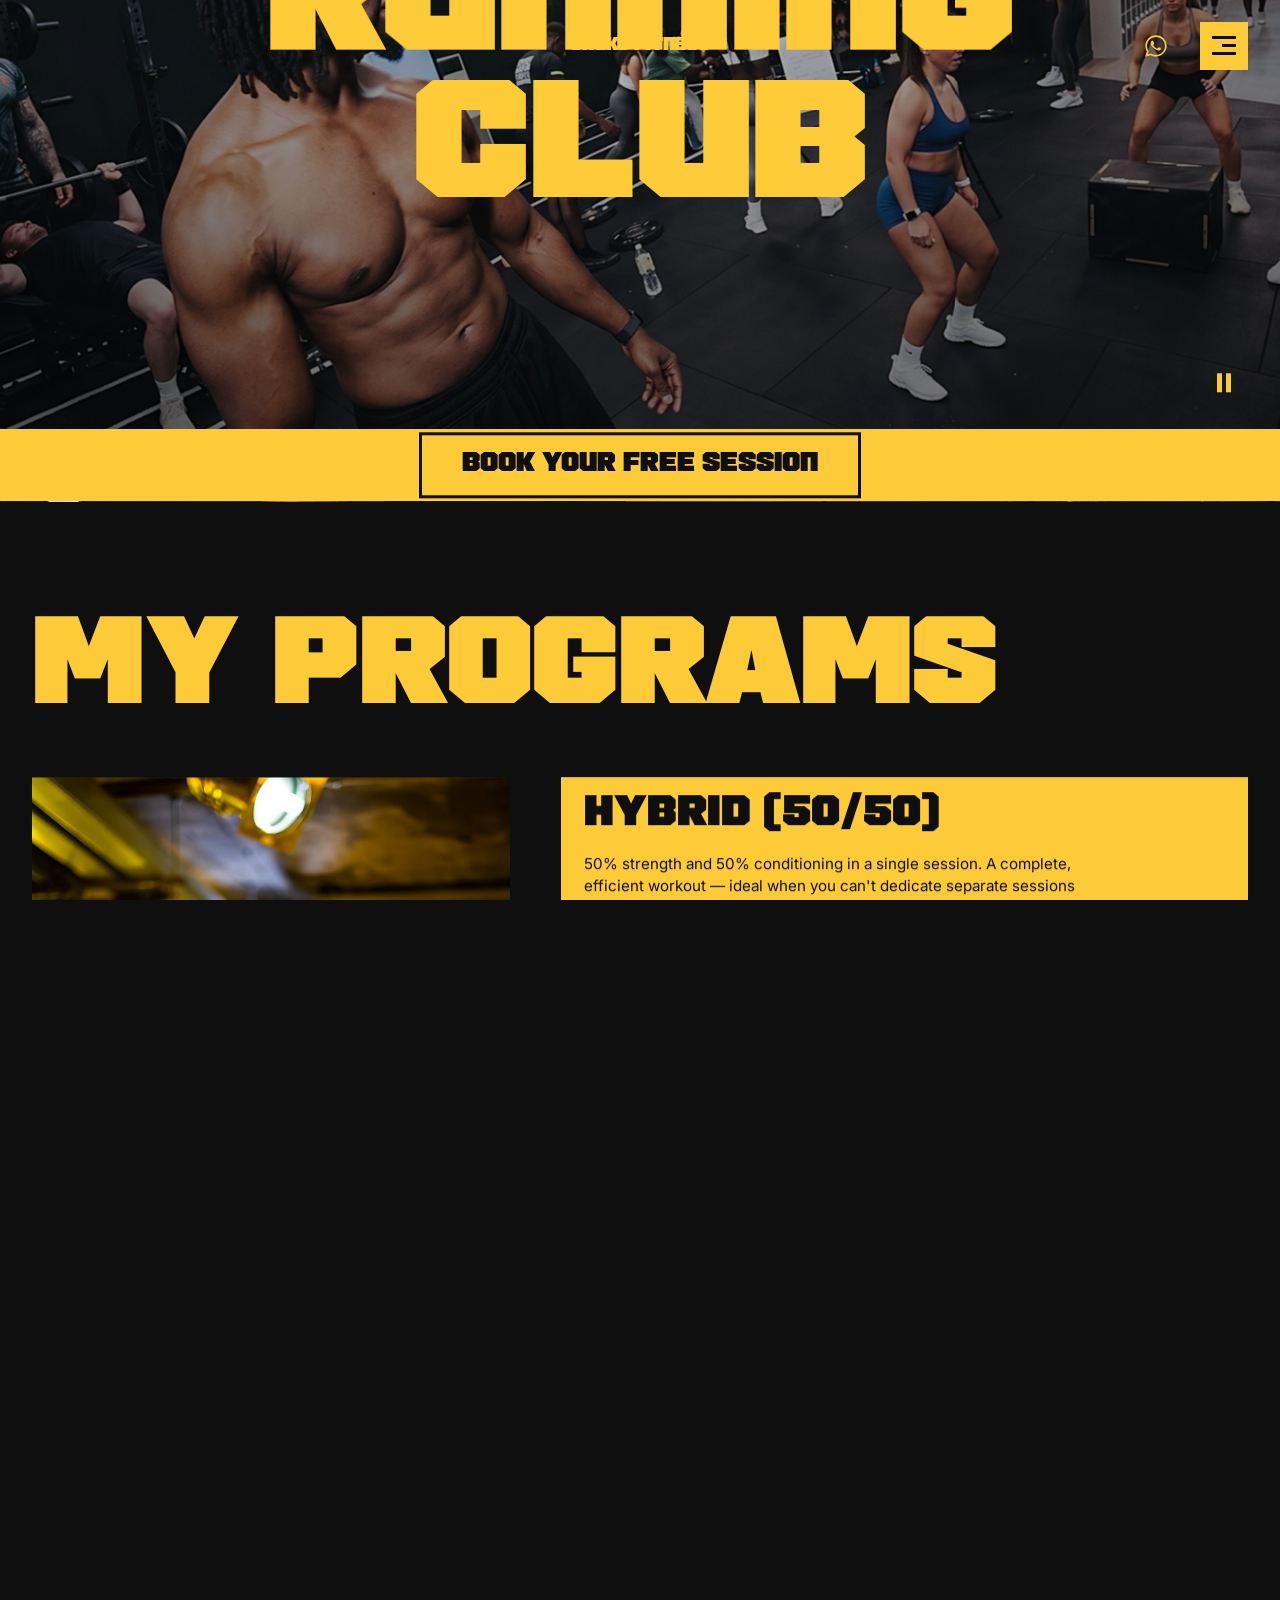
==== index.html @ 02df944b "Chuks Fitness — coach-led training site (rebuild of lahuella.club aesthetic) Single-page site + book" ====
<!DOCTYPE html>
<html lang="en" class="no-js">
<head>
  <meta charset="UTF-8" />
  <meta name="viewport" content="width=device-width, initial-scale=1.0" />
  <title>Chuks Fitness — Coaching that adapts to you</title>
  <meta name="description" content="Chuks Fitness — coach-led training, online and in person. Personalised programs, real accountability and sessions built around your goals." />
  <link rel="icon" type="image/svg+xml" href="assets/favicon.svg" />
  <meta name="theme-color" content="#0f0f0f" />
  <meta property="og:title" content="Chuks Fitness — Coaching that adapts to you" />
  <meta property="og:description" content="Coach-led training, online and in person. Programs built around your goals." />
  <meta property="og:type" content="website" />

  <!-- Inter (body) -->
  <link rel="preconnect" href="https://fonts.googleapis.com" />
  <link rel="preconnect" href="https://fonts.gstatic.com" crossorigin />
  <link href="https://fonts.googleapis.com/css2?family=Inter:wght@400;500;600;700&display=swap" rel="stylesheet" />

  <link rel="stylesheet" href="vendor/swiper/swiper-bundle.min.css" />
  <link rel="stylesheet" href="vendor/lightgallery/lightgallery-bundle.css" />
  <link rel="stylesheet" href="css/styles.css" />
  <script>document.documentElement.classList.remove('no-js');</script>
</head>
<body>

  <!-- ============== PRELOADER ============== -->
  <div id="preloader" aria-hidden="true">
    <div class="pl-word"><span>CHUKS&nbsp;FITNESS</span></div>
    <div class="pl-count">00</div>
    <div class="pl-bar"></div>
  </div>

  <!-- ============== HEADER ============== -->
  <header class="site-header">
    <nav class="hd-group hd-left"></nav>
    <a href="#top" class="hd-logo">Chuks Fitness</a>
    <nav class="hd-group hd-right">
      <a href="https://wa.me/447000000000" class="hd-wa" aria-label="Chat on WhatsApp" target="_blank" rel="noopener">
        <svg viewBox="0 0 32 32" width="22" height="22" fill="currentColor" aria-hidden="true"><path d="M16 .4C7.4.4.5 7.3.5 15.9c0 2.8.7 5.5 2.1 7.9L.3 31.6l8-2.1c2.3 1.3 4.9 1.9 7.6 1.9 8.6 0 15.6-7 15.6-15.6S24.6.4 16 .4zm0 28.5c-2.4 0-4.7-.6-6.7-1.8l-.5-.3-4.8 1.3 1.3-4.6-.3-.5a12.7 12.7 0 0 1-2-6.8C2.9 8.7 8.8 2.9 16 2.9S29.1 8.7 29.1 15.9 23.2 28.9 16 28.9zm7.2-9.7c-.4-.2-2.3-1.1-2.7-1.3-.4-.1-.6-.2-.9.2-.3.4-1 1.3-1.2 1.5-.2.2-.4.3-.8.1-.4-.2-1.7-.6-3.2-2-1.2-1.1-2-2.4-2.2-2.8-.2-.4 0-.6.2-.8l.6-.7c.2-.3.3-.4.4-.7.1-.2 0-.5 0-.7-.1-.2-.9-2.1-1.2-2.9-.3-.7-.6-.6-.9-.7h-.7c-.2 0-.6.1-1 .5s-1.3 1.3-1.3 3.1 1.3 3.6 1.5 3.9c.2.2 2.6 4 6.3 5.6.9.4 1.6.6 2.1.8.9.3 1.7.2 2.3.1.7-.1 2.3-.9 2.6-1.9.3-.9.3-1.7.2-1.8-.1-.2-.3-.3-.7-.4z"/></svg>
      </a>
      <button class="menu-toggle" aria-label="Open menu">
        <span></span><span></span><span></span>
      </button>
    </nav>
  </header>

  <!-- ============== MENU OVERLAY ============== -->
  <div class="menu-overlay" aria-hidden="true">
    <nav>
      <a href="#programs" data-menu-link>Programs</a>
      <a href="booking.html" data-menu-link>Book a session</a>
      <a href="contact.html" data-menu-link>Contact</a>
    </nav>
    <div class="menu-foot">
      <span>Online &amp; in&#8209;person · London</span>
      <span>
        <a href="https://www.instagram.com/chuks_coach1/" class="hover-effect" target="_blank" rel="noopener">Instagram</a> &nbsp;·&nbsp;
        <a href="https://www.tiktok.com/@chukspt0" class="hover-effect" target="_blank" rel="noopener">TikTok</a>
      </span>
    </div>
  </div>

  <!-- ============== SMOOTH SCROLL WRAPPER ============== -->
  <div id="smooth-wrapper">
    <div id="smooth-content">
      <main id="top">

        <!-- ============== HERO ============== -->
        <section class="hero" id="hero">
          <div class="hero__media" data-speed="0.9">
            <img src="assets/img/hero.jpg" alt="Athlete in the gym" />
          </div>

          <h1 class="hero-title">
            <span class="ht-line ht-top"><span>Chuks</span></span>
            <span class="ht-line ht-rotwrap"><span class="ht-rotator">
              <span class="ht-words">
                <span class="ht-word">Running</span>
                <span class="ht-word">Strength</span>
                <span class="ht-word">Hybrid</span>
                <span class="ht-word">Hyrox</span>
                <span class="ht-word">Fitness</span>
                <span class="ht-word" aria-hidden="true">Running</span>
              </span>
            </span></span>
            <span class="ht-line ht-bot"><span>Club</span></span>
            <span class="sr-only">Chuks fitness club — strength, running, hybrid and hyrox coaching</span>
          </h1>

          <button class="hero-pause" aria-label="Pause background motion" aria-pressed="false">
            <span class="pause-ic"></span>
          </button>

          <div class="hero-band">
            <a href="booking.html" class="hero-cta">Book your free session</a>
          </div>
        </section>

        <!-- ============== PROGRAMS ============== -->
        <section class="programs section-pad" id="programs">
          <div class="container">
            <h2 class="h-sec" data-split>My programs</h2>

            <div class="programs__grid">
              <!-- LEFT: image that swaps with the active program -->
              <div class="programs__media" data-reveal>
                <div class="pm-stack">
                  <img class="pm-img is-active" data-prog="0" src="assets/programs/hybrid.jpg" alt="Hybrid training" />
                  <img class="pm-img" data-prog="1" src="assets/programs/strength.jpg" alt="Strength training" />
                  <img class="pm-img" data-prog="2" src="assets/programs/conditioning.jpg" alt="Conditioning" />
                  <img class="pm-img" data-prog="3" src="assets/programs/strength-conditioning.jpg" alt="Strength and conditioning" />
                  <img class="pm-img" data-prog="4" src="assets/programs/hyrox.jpg" alt="HYROX preparation" />
                </div>
                <a href="booking.html" class="pm-cta">Book your free session</a>
              </div>

              <!-- RIGHT: program list -->
              <ul class="programs__list" data-reveal>
                <li class="prog-item is-active" data-prog="0">
                  <button class="prog-item__title">Hybrid (50/50)</button>
                  <div class="prog-item__body"><div>
                    <p>50% strength and 50% conditioning in a single session. A complete, efficient workout — ideal when you can't dedicate separate sessions to each, and a solid base for HYROX, running or other endurance sports.</p>
                    <div class="prog-item__thumb"><img src="assets/programs/hybrid.jpg" alt="Hybrid training" /></div>
                  </div></div>
                </li>
                <li class="prog-item" data-prog="1">
                  <button class="prog-item__title">Strength</button>
                  <div class="prog-item__body"><div>
                    <p>100% dedicated to strength work. The foundation of training and the key complement to your conditioning sessions. Built to raise your performance in HYROX, running, cycling or functional training.</p>
                    <div class="prog-item__thumb"><img src="assets/programs/strength.jpg" alt="Strength training" /></div>
                  </div></div>
                </li>
                <li class="prog-item" data-prog="2">
                  <button class="prog-item__title">Conditioning</button>
                  <div class="prog-item__body"><div>
                    <p>100% dedicated to engine work. The key complement to strength within a polarised approach. Combine them to develop your aerobic capacity and take your hybrid performance to the next level.</p>
                    <div class="prog-item__thumb"><img src="assets/programs/conditioning.jpg" alt="Conditioning" /></div>
                  </div></div>
                </li>
                <li class="prog-item" data-prog="3">
                  <button class="prog-item__title">Strength &amp; Conditioning</button>
                  <div class="prog-item__body"><div>
                    <p>A mix of gymnastics, weightlifting and metabolic work, all at high intensity. Perfect if you want total performance, explosive strength and a constant stream of new challenges.</p>
                    <div class="prog-item__thumb"><img src="assets/programs/strength-conditioning.jpg" alt="Strength and conditioning" /></div>
                  </div></div>
                </li>
                <li class="prog-item" data-prog="4">
                  <button class="prog-item__title">HYROX</button>
                  <div class="prog-item__body"><div>
                    <p>The class that prepares you to race HYROX — or simply perform like you could. Strength, cardio and functional work in longer blocks. Built for real endurance and a body ready for anything.</p>
                    <div class="prog-item__thumb"><img src="assets/programs/hyrox.jpg" alt="HYROX preparation" /></div>
                  </div></div>
                </li>
              </ul>
            </div>
          </div>
        </section>

        <!-- ============== WAYS TO TRAIN ============== -->
        <section class="ways section-pad" id="ways">
          <div class="container">
            <h2 class="h-sec" data-split>Ways to train</h2>
            <p class="ways__sub">One coach. Every format.</p>
          </div>

          <div class="marquee" data-marquee>
            <div class="marquee__track">
              <span class="marquee__item">Online coaching <span class="sep">/</span></span>
              <span class="marquee__item">1:1 in&#8209;person <span class="sep">/</span></span>
              <span class="marquee__item">Small group <span class="sep">/</span></span>
              <span class="marquee__item">Hybrid <span class="sep">/</span></span>
            </div>
          </div>

          <div class="container">
            <div class="swiper ways-swiper">
              <div class="swiper-wrapper">
                <div class="swiper-slide">
                  <div class="way-card">
                    <img src="assets/programs/p3.jpg" alt="Online coaching" />
                    <div class="way-card__body">
                      <h3>Online coaching</h3>
                      <p>A personalised program in your pocket, weekly check-ins and video feedback. Train on your schedule with a coach in your corner.</p>
                    </div>
                  </div>
                </div>
                <div class="swiper-slide">
                  <div class="way-card">
                    <img src="assets/programs/p2.jpg" alt="1:1 in-person coaching" />
                    <div class="way-card__body">
                      <h3>1:1 in&#8209;person</h3>
                      <p>Hands-on coaching at the London studio. Every session planned, every lift corrected, every rep accountable.</p>
                    </div>
                  </div>
                </div>
                <div class="swiper-slide">
                  <div class="way-card">
                    <img src="assets/programs/p4.jpg" alt="Hybrid coaching" />
                    <div class="way-card__body">
                      <h3>Hybrid</h3>
                      <p>In-person when you can, online programming when you can't. One plan, total consistency — no excuses, no gaps.</p>
                    </div>
                  </div>
                </div>
                <div class="swiper-slide">
                  <div class="way-card">
                    <img src="assets/programs/p1.jpg" alt="Small group training" />
                    <div class="way-card__body">
                      <h3>Small group</h3>
                      <p>Train with a tight crew that lifts you up. Coached sessions, shared standards and a community that shows up.</p>
                    </div>
                  </div>
                </div>
              </div>
            </div>
          </div>
        </section>

        <!-- ============== FEATURE ============== -->
        <section class="feature section-pad" id="about">
          <div class="container">
            <h2 class="h-sec text-brand" data-split>This is Chuks Fitness</h2>
            <div class="feature__grid">
              <div class="feature__media"><img src="assets/img/coach.jpg" alt="Coach working with a client" data-speed="1.08" /></div>
              <div class="feature__text" data-reveal>
                <h3>Personalised coaching</h3>
                <p>Programs built around you. Everyone has their own level and goals — and I get to know yours. I tailor every session to what you need, so you always feel comfortable and keep progressing at your own pace.</p>
                <div class="feature__stats">
                  <div><div class="num">8+</div><div class="lbl">Years coaching</div></div>
                  <div><div class="num">500+</div><div class="lbl">People coached</div></div>
                  <div><div class="num">1:1</div><div class="lbl">Attention, always</div></div>
                </div>
              </div>
            </div>
          </div>
        </section>

        <!-- ============== INSIDE THE TRAINING (culture-style layout) ============== -->
        <section class="inside section-pad" id="inside">
          <div class="container">
            <h2 class="h-sec" data-split>Inside the training</h2>
            <div class="inside-grid" id="lightgallery">
              <p class="inside-statement">This is what real training looks like — coaching that knows you, a room that pushes you, and people who show up. Honest work, no ego, real progress.</p>
              <a class="inside-img i-a" href="assets/gallery/inside1.jpg" data-speed="1.05"><img src="assets/gallery/inside1.jpg" alt="Inside the training" /></a>
              <a class="inside-img i-b" href="assets/gallery/inside2.jpg" data-speed="1.13"><img src="assets/gallery/inside2.jpg" alt="Inside the training" /></a>
              <a class="inside-img i-c" href="assets/gallery/inside3.jpg" data-speed="0.9"><img src="assets/gallery/inside3.jpg" alt="Inside the training" /></a>
              <a class="inside-img i-d" href="assets/gallery/inside4.jpg" data-speed="0.98"><img src="assets/gallery/inside4.jpg" alt="Inside the training" /></a>
              <a href="booking.html" class="inside-cta">Book your free session</a>
            </div>
          </div>
        </section>

        <!-- ============== MARK LINE — scroll-expand video ============== -->
        <section class="markline" id="markline">
          <div class="markline__stage">
            <div class="ml-text ml-text--top"><span>Put in</span><span>the work</span></div>
            <div class="ml-video"><video src="assets/video/mark.mp4" autoplay muted loop playsinline preload="auto"></video></div>
            <div class="ml-text ml-text--bot"><span>Own</span><span>the results</span></div>
            <a href="booking.html" class="ml-cta">Book your free session</a>
          </div>
        </section>

        <!-- ============== FAQ ============== -->
        <section class="faq section-pad" id="faq">
          <div class="container">
            <h2 class="h-sec" data-split>FAQs</h2>
            <div class="faq__list">
              <div class="faq-item">
                <button class="faq-q"><h3>Can I join if I'm not fit?</h3><span class="ic"></span></button>
                <div class="faq-a"><p>Of course. You don't train to prove anything to anyone here. I adapt every session to your level and help you start step by step.</p></div>
              </div>
              <div class="faq-item">
                <button class="faq-q"><h3>Is this for me?</h3><span class="ic"></span></button>
                <div class="faq-a"><p>Yes — if you want to train seriously in a space that respects proper coaching and planning. Your current fitness level doesn't matter: I adapt every session so you progress at your own pace, wherever you're starting from.</p></div>
              </div>
              <div class="faq-item">
                <button class="faq-q"><h3>What makes Chuks Fitness different?</h3><span class="ic"></span></button>
                <div class="faq-a"><p>I'm not a gym — I'm your coach. One-to-one and small-group training, online and in person, with a structured program designed to make you genuinely better and the accountability to keep you going.</p></div>
              </div>
              <div class="faq-item">
                <button class="faq-q"><h3>What's a session like?</h3><span class="ic"></span></button>
                <div class="faq-a"><p>A training experience that goes beyond a typical class. I guide you, correct you and actually know you. An honest, no-ego environment where everyone shows up to give their best. You don't train alone — you train with me in your corner.</p></div>
              </div>
              <div class="faq-item extra">
                <button class="faq-q"><h3>What's included in the first session?</h3><span class="ic"></span></button>
                <div class="faq-a"><p>Everything you need for the full experience: a movement assessment, personalised guidance and a clear plan for where you go next.</p></div>
              </div>
              <div class="faq-item extra">
                <button class="faq-q"><h3>Can I train if I'm injured?</h3><span class="ic"></span></button>
                <div class="faq-a"><p>Yes — as long as you let me know beforehand. I'll adapt any exercise so you keep training without making an injury worse. I won't leave you behind — I'll help you move forward smartly.</p></div>
              </div>
              <div class="faq-item extra">
                <button class="faq-q"><h3>Where are you based?</h3><span class="ic"></span></button>
                <div class="faq-a"><p>In-person coaching runs from my London studio, and online coaching is available wherever you are. Book a free intro call and I'll find the format that fits your life.</p></div>
              </div>
            </div>
            <button class="btn btn-dark faq-more" data-faq-more>Show more</button>
          </div>
        </section>

        <!-- ============== CULTURE / CTA ============== -->
        <section class="culture section-pad" id="contact">
          <div class="culture__bg" data-speed="0.9"><img src="assets/img/cta.jpg" alt="Inside the gym" /></div>
          <div class="culture__inner container">
            <h2 class="h-sec" data-split>The standard</h2>
            <p class="culture__statement" data-reveal>I believe in training well, respecting the process, and improving lives through coaching. Leaving a mark with real training, real people and <em>real progress</em>.</p>
            <p class="lead" data-reveal style="color:rgba(255,255,255,0.8);max-width:42ch;">Got a question? I'm right behind this number — text me and let's talk.</p>
            <div class="hero__row" data-reveal>
              <a href="https://wa.me/447000000000" class="btn btn-primary">Text me</a>
              <a href="booking.html" class="btn btn-ghost">Book a free call</a>
            </div>
          </div>
        </section>

      </main>

      <!-- ============== FOOTER ============== -->
      <footer class="site-footer">
        <div class="container">
          <div class="footer-grid">
            <div class="footer-col">
              <h4>Explore</h4>
              <a href="#programs" class="hover-effect">Programs</a>
              <a href="#ways" class="hover-effect">Ways to train</a>
              <a href="#inside" class="hover-effect">Inside</a>
              <a href="#faq" class="hover-effect">FAQs</a>
              <a href="contact.html" class="hover-effect">Contact</a>
            </div>
            <div class="footer-col">
              <h4>Train</h4>
              <a href="#ways" class="hover-effect">Online coaching</a>
              <a href="#ways" class="hover-effect">1:1 in-person</a>
              <a href="#ways" class="hover-effect">Hybrid</a>
              <a href="booking.html" class="hover-effect">Book a call</a>
            </div>
            <div class="footer-col">
              <h4>Social</h4>
              <a href="https://www.instagram.com/chuks_coach1/" class="hover-effect" target="_blank" rel="noopener">Instagram</a>
              <a href="https://www.tiktok.com/@chukspt0" class="hover-effect" target="_blank" rel="noopener">TikTok</a>
            </div>
          </div>
          <div class="footer-logo">Chuks</div>
          <div class="footer-bottom">
            <span>© 2026 Chuks Fitness — Online &amp; in-person coaching</span>
            <span>Made with <span class="text-brand">♥</span> for the work</span>
          </div>
        </div>
      </footer>

    </div><!-- /#smooth-content -->
  </div><!-- /#smooth-wrapper -->

  <!-- ============== SCRIPTS ============== -->
  <script src="vendor/gsap/gsap.min.js"></script>
  <script src="vendor/gsap/ScrollTrigger.min.js"></script>
  <script src="vendor/gsap/ScrollSmoother.min.js"></script>
  <script src="vendor/gsap/SplitText.min.js"></script>
  <script src="vendor/swiper/swiper-bundle.min.js"></script>
  <script src="vendor/lightgallery/lightgallery.umd.js"></script>
  <script src="vendor/lightgallery/plugins/lg-zoom.umd.js"></script>
  <script src="vendor/lightgallery/plugins/lg-thumbnail.umd.js"></script>
  <script src="js/main.js"></script>
</body>
</html>
---- vendor/lightgallery/lightgallery-bundle.css ----
@font-face {
  font-family: 'lg';
  src: url("../fonts/lg.woff2?io9a6k") format("woff2"), url("../fonts/lg.ttf?io9a6k") format("truetype"), url("../fonts/lg.woff?io9a6k") format("woff"), url("../fonts/lg.svg?io9a6k#lg") format("svg");
  font-weight: normal;
  font-style: normal;
  font-display: block;
}

.lg-icon {
  /* use !important to prevent issues with browser extensions that change fonts */
  font-family: 'lg' !important;
  speak: never;
  font-style: normal;
  font-weight: normal;
  font-variant: normal;
  text-transform: none;
  line-height: 1;
  /* Better Font Rendering =========== */
  -webkit-font-smoothing: antialiased;
  -moz-osx-font-smoothing: grayscale;
}

.lg-container {
  font-family: system-ui, -apple-system, 'Segoe UI', Roboto, 'Helvetica Neue', Arial, 'Noto Sans', 'Liberation Sans', sans-serif, 'Apple Color Emoji', 'Segoe UI Emoji', 'Segoe UI Symbol', 'Noto Color Emoji';
}

.lg-next,
.lg-prev {
  background-color: rgba(0, 0, 0, 0.45);
  border-radius: 2px;
  color: #999;
  cursor: pointer;
  display: block;
  font-size: 22px;
  margin-top: -10px;
  padding: 8px 10px 9px;
  position: absolute;
  top: 50%;
  z-index: 1084;
  outline: none;
  border: none;
}

.lg-next.disabled,
.lg-prev.disabled {
  opacity: 0 !important;
  cursor: default;
}

.lg-next:hover:not(.disabled),
.lg-prev:hover:not(.disabled) {
  color: #fff;
}

.lg-single-item .lg-next, .lg-single-item
.lg-prev {
  display: none;
}

.lg-next {
  right: 20px;
}

.lg-next:before {
  content: '\e095';
}

.lg-prev {
  left: 20px;
}

.lg-prev:after {
  content: '\e094';
}

@-webkit-keyframes lg-right-end {
  0% {
    left: 0;
  }
  50% {
    left: -30px;
  }
  100% {
    left: 0;
  }
}

@-moz-keyframes lg-right-end {
  0% {
    left: 0;
  }
  50% {
    left: -30px;
  }
  100% {
    left: 0;
  }
}

@-ms-keyframes lg-right-end {
  0% {
    left: 0;
  }
  50% {
    left: -30px;
  }
  100% {
    left: 0;
  }
}

@keyframes lg-right-end {
  0% {
    left: 0;
  }
  50% {
    left: -30px;
  }
  100% {
    left: 0;
  }
}

@-webkit-keyframes lg-left-end {
  0% {
    left: 0;
  }
  50% {
    left: 30px;
  }
  100% {
    left: 0;
  }
}

@-moz-keyframes lg-left-end {
  0% {
    left: 0;
  }
  50% {
    left: 30px;
  }
  100% {
    left: 0;
  }
}

@-ms-keyframes lg-left-end {
  0% {
    left: 0;
  }
  50% {
    left: 30px;
  }
  100% {
    left: 0;
  }
}

@keyframes lg-left-end {
  0% {
    left: 0;
  }
  50% {
    left: 30px;
  }
  100% {
    left: 0;
  }
}

.lg-outer.lg-right-end .lg-object {
  -webkit-animation: lg-right-end 0.3s;
  -o-animation: lg-right-end 0.3s;
  animation: lg-right-end 0.3s;
  position: relative;
}

.lg-outer.lg-left-end .lg-object {
  -webkit-animation: lg-left-end 0.3s;
  -o-animation: lg-left-end 0.3s;
  animation: lg-left-end 0.3s;
  position: relative;
}

.lg-toolbar {
  z-index: 1082;
  left: 0;
  position: absolute;
  top: 0;
  width: 100%;
}

.lg-media-overlap .lg-toolbar {
  background-image: linear-gradient(0deg, rgba(0, 0, 0, 0), rgba(0, 0, 0, 0.4));
}

.lg-toolbar .lg-icon {
  color: #999;
  cursor: pointer;
  float: right;
  font-size: 24px;
  height: 47px;
  line-height: 27px;
  padding: 10px 0;
  text-align: center;
  width: 50px;
  text-decoration: none !important;
  outline: medium none;
  will-change: color;
  -webkit-transition: color 0.2s linear;
  -o-transition: color 0.2s linear;
  transition: color 0.2s linear;
  background: none;
  border: none;
  box-shadow: none;
}

.lg-toolbar .lg-icon.lg-icon-18 {
  font-size: 18px;
}

.lg-toolbar .lg-icon:hover {
  color: #fff;
}

.lg-toolbar .lg-close:after {
  content: '\e070';
}

.lg-toolbar .lg-maximize {
  font-size: 22px;
}

.lg-toolbar .lg-maximize:after {
  content: '\e90a';
}

.lg-toolbar .lg-download:after {
  content: '\e0f2';
}

.lg-sub-html {
  color: #eee;
  font-size: 16px;
  padding: 10px 40px;
  text-align: center;
  z-index: 1080;
  opacity: 0;
  -webkit-transition: opacity 0.2s ease-out 0s;
  -o-transition: opacity 0.2s ease-out 0s;
  transition: opacity 0.2s ease-out 0s;
}

.lg-sub-html h4 {
  margin: 0;
  font-size: 13px;
  font-weight: bold;
}

.lg-sub-html p {
  font-size: 12px;
  margin: 5px 0 0;
}

.lg-sub-html a {
  color: inherit;
}

.lg-sub-html a:hover {
  text-decoration: underline;
}

.lg-media-overlap .lg-sub-html {
  background-image: linear-gradient(180deg, rgba(0, 0, 0, 0), rgba(0, 0, 0, 0.6));
}

.lg-item .lg-sub-html {
  position: absolute;
  bottom: 0;
  right: 0;
  left: 0;
}

.lg-error-msg {
  font-size: 14px;
  color: #999;
}

.lg-counter {
  color: #999;
  display: inline-block;
  font-size: 16px;
  padding-left: 20px;
  padding-top: 12px;
  height: 47px;
  vertical-align: middle;
}

.lg-closing .lg-toolbar,
.lg-closing .lg-prev,
.lg-closing .lg-next,
.lg-closing .lg-sub-html {
  opacity: 0;
  -webkit-transition: -webkit-transform 0.08 cubic-bezier(0, 0, 0.25, 1) 0s, opacity 0.08 cubic-bezier(0, 0, 0.25, 1) 0s, color 0.08 linear;
  -moz-transition: -moz-transform 0.08 cubic-bezier(0, 0, 0.25, 1) 0s, opacity 0.08 cubic-bezier(0, 0, 0.25, 1) 0s, color 0.08 linear;
  -o-transition: -o-transform 0.08 cubic-bezier(0, 0, 0.25, 1) 0s, opacity 0.08 cubic-bezier(0, 0, 0.25, 1) 0s, color 0.08 linear;
  transition: transform 0.08 cubic-bezier(0, 0, 0.25, 1) 0s, opacity 0.08 cubic-bezier(0, 0, 0.25, 1) 0s, color 0.08 linear;
}

body:not(.lg-from-hash) .lg-outer.lg-start-zoom .lg-item:not(.lg-zoomable) .lg-img-wrap,
body:not(.lg-from-hash) .lg-outer.lg-start-zoom .lg-item:not(.lg-zoomable) .lg-video-cont {
  opacity: 0;
  -moz-transform: scale3d(0.5, 0.5, 0.5);
  -o-transform: scale3d(0.5, 0.5, 0.5);
  -ms-transform: scale3d(0.5, 0.5, 0.5);
  -webkit-transform: scale3d(0.5, 0.5, 0.5);
  transform: scale3d(0.5, 0.5, 0.5);
  will-change: transform, opacity;
  -webkit-transition: -webkit-transform 250ms cubic-bezier(0, 0, 0.25, 1) 0s, opacity 250ms cubic-bezier(0, 0, 0.25, 1) !important;
  -moz-transition: -moz-transform 250ms cubic-bezier(0, 0, 0.25, 1) 0s, opacity 250ms cubic-bezier(0, 0, 0.25, 1) !important;
  -o-transition: -o-transform 250ms cubic-bezier(0, 0, 0.25, 1) 0s, opacity 250ms cubic-bezier(0, 0, 0.25, 1) !important;
  transition: transform 250ms cubic-bezier(0, 0, 0.25, 1) 0s, opacity 250ms cubic-bezier(0, 0, 0.25, 1) !important;
}

body:not(.lg-from-hash) .lg-outer.lg-start-zoom .lg-item:not(.lg-zoomable).lg-complete .lg-img-wrap,
body:not(.lg-from-hash) .lg-outer.lg-start-zoom .lg-item:not(.lg-zoomable).lg-complete .lg-video-cont {
  opacity: 1;
  -moz-transform: scale3d(1, 1, 1);
  -o-transform: scale3d(1, 1, 1);
  -ms-transform: scale3d(1, 1, 1);
  -webkit-transform: scale3d(1, 1, 1);
  transform: scale3d(1, 1, 1);
}

.lg-icon:focus-visible {
  color: #fff;
  border-radius: 3px;
  outline: 1px dashed rgba(255, 255, 255, 0.6);
}

.lg-toolbar .lg-icon:focus-visible {
  border-radius: 8px;
  outline-offset: -5px;
}

.lg-outer .lg-thumb-outer {
  background-color: #0d0a0a;
  width: 100%;
  max-height: 350px;
  overflow: hidden;
  float: left;
}

.lg-outer .lg-thumb-outer.lg-grab .lg-thumb-item {
  cursor: -webkit-grab;
  cursor: -moz-grab;
  cursor: -o-grab;
  cursor: -ms-grab;
  cursor: grab;
}

.lg-outer .lg-thumb-outer.lg-grabbing .lg-thumb-item {
  cursor: move;
  cursor: -webkit-grabbing;
  cursor: -moz-grabbing;
  cursor: -o-grabbing;
  cursor: -ms-grabbing;
  cursor: grabbing;
}

.lg-outer .lg-thumb-outer.lg-dragging .lg-thumb {
  -webkit-transition-duration: 0s !important;
  transition-duration: 0s !important;
}

.lg-outer .lg-thumb-outer.lg-rebuilding-thumbnails .lg-thumb {
  -webkit-transition-duration: 0s !important;
  transition-duration: 0s !important;
}

.lg-outer .lg-thumb-outer.lg-thumb-align-middle {
  text-align: center;
}

.lg-outer .lg-thumb-outer.lg-thumb-align-left {
  text-align: left;
}

.lg-outer .lg-thumb-outer.lg-thumb-align-right {
  text-align: right;
}

.lg-outer.lg-single-item .lg-thumb-outer {
  display: none;
}

.lg-outer .lg-thumb {
  padding: 5px 0;
  height: 100%;
  margin-bottom: -5px;
  display: inline-block;
  vertical-align: middle;
}

@media (min-width: 768px) {
  .lg-outer .lg-thumb {
    padding: 10px 0;
  }
}

.lg-outer .lg-thumb-item {
  cursor: pointer;
  float: left;
  overflow: hidden;
  height: 100%;
  border-radius: 2px;
  margin-bottom: 5px;
  will-change: border-color;
}

@media (min-width: 768px) {
  .lg-outer .lg-thumb-item {
    border-radius: 4px;
    border: 2px solid #fff;
    -webkit-transition: border-color 0.25s ease;
    -o-transition: border-color 0.25s ease;
    transition: border-color 0.25s ease;
  }
}

.lg-outer .lg-thumb-item.active, .lg-outer .lg-thumb-item:hover {
  border-color: #a90707;
}

.lg-outer .lg-thumb-item img {
  width: 100%;
  height: 100%;
  object-fit: cover;
  display: block;
}

.lg-outer.lg-can-toggle .lg-item {
  padding-bottom: 0;
}

.lg-outer .lg-toggle-thumb:after {
  content: '\e1ff';
}

.lg-outer.lg-animate-thumb .lg-thumb {
  -webkit-transition-timing-function: cubic-bezier(0.215, 0.61, 0.355, 1);
  transition-timing-function: cubic-bezier(0.215, 0.61, 0.355, 1);
}

.lg-outer .lg-video-cont {
  text-align: center;
  display: inline-block;
  vertical-align: middle;
  position: relative;
}

.lg-outer .lg-video-cont .lg-object {
  width: 100% !important;
  height: 100% !important;
}

.lg-outer .lg-has-iframe .lg-video-cont {
  -webkit-overflow-scrolling: touch;
  overflow: auto;
}

.lg-outer .lg-video-object {
  position: absolute;
  left: 0;
  right: 0;
  width: 100%;
  height: 100%;
  top: 0;
  bottom: 0;
  z-index: 3;
}

.lg-outer .lg-video-poster {
  z-index: 1;
}

.lg-outer .lg-has-video .lg-video-object {
  opacity: 0;
  will-change: opacity;
  -webkit-transition: opacity 0.3s ease-in;
  -o-transition: opacity 0.3s ease-in;
  transition: opacity 0.3s ease-in;
}

.lg-outer .lg-has-video.lg-video-loaded .lg-video-poster,
.lg-outer .lg-has-video.lg-video-loaded .lg-video-play-button {
  opacity: 0 !important;
}

.lg-outer .lg-has-video.lg-video-loaded .lg-video-object {
  opacity: 1;
}

@keyframes lg-play-stroke {
  0% {
    stroke-dasharray: 1, 200;
    stroke-dashoffset: 0;
  }
  50% {
    stroke-dasharray: 89, 200;
    stroke-dashoffset: -35px;
  }
  100% {
    stroke-dasharray: 89, 200;
    stroke-dashoffset: -124px;
  }
}

@keyframes lg-play-rotate {
  100% {
    -webkit-transform: rotate(360deg);
    transform: rotate(360deg);
  }
}

.lg-video-play-button {
  width: 18%;
  max-width: 140px;
  position: absolute;
  top: 50%;
  left: 50%;
  z-index: 2;
  cursor: pointer;
  transform: translate(-50%, -50%) scale(1);
  will-change: opacity, transform;
  -webkit-transition: -webkit-transform 0.25s cubic-bezier(0.17, 0.88, 0.32, 1.28), opacity 0.1s;
  -moz-transition: -moz-transform 0.25s cubic-bezier(0.17, 0.88, 0.32, 1.28), opacity 0.1s;
  -o-transition: -o-transform 0.25s cubic-bezier(0.17, 0.88, 0.32, 1.28), opacity 0.1s;
  transition: transform 0.25s cubic-bezier(0.17, 0.88, 0.32, 1.28), opacity 0.1s;
}

.lg-video-play-button:hover .lg-video-play-icon-bg,
.lg-video-play-button:hover .lg-video-play-icon {
  opacity: 1;
}

.lg-video-play-icon-bg {
  fill: none;
  stroke-width: 3%;
  stroke: #fcfcfc;
  opacity: 0.6;
  will-change: opacity;
  -webkit-transition: opacity 0.12s ease-in;
  -o-transition: opacity 0.12s ease-in;
  transition: opacity 0.12s ease-in;
}

.lg-video-play-icon-circle {
  position: absolute;
  top: 0;
  left: 0;
  bottom: 0;
  right: 0;
  fill: none;
  stroke-width: 3%;
  stroke: rgba(30, 30, 30, 0.9);
  stroke-opacity: 1;
  stroke-linecap: round;
  stroke-dasharray: 200;
  stroke-dashoffset: 200;
}

.lg-video-play-icon {
  position: absolute;
  width: 25%;
  max-width: 120px;
  left: 50%;
  top: 50%;
  transform: translate3d(-50%, -50%, 0);
  opacity: 0.6;
  will-change: opacity;
  -webkit-transition: opacity 0.12s ease-in;
  -o-transition: opacity 0.12s ease-in;
  transition: opacity 0.12s ease-in;
}

.lg-video-play-icon .lg-video-play-icon-inner {
  fill: #fcfcfc;
}

.lg-video-loading .lg-video-play-icon-circle {
  animation: lg-play-rotate 2s linear 0.25s infinite, lg-play-stroke 1.5s ease-in-out 0.25s infinite;
}

.lg-video-loaded .lg-video-play-button {
  opacity: 0;
  transform: translate(-50%, -50%) scale(0.7);
}

.lg-progress-bar {
  background-color: #333;
  height: 5px;
  left: 0;
  position: absolute;
  top: 0;
  width: 100%;
  z-index: 1083;
  opacity: 0;
  will-change: opacity;
  -webkit-transition: opacity 0.08s ease 0s;
  -moz-transition: opacity 0.08s ease 0s;
  -o-transition: opacity 0.08s ease 0s;
  transition: opacity 0.08s ease 0s;
}

.lg-progress-bar .lg-progress {
  background-color: #a90707;
  height: 5px;
  width: 0;
}

.lg-progress-bar.lg-start .lg-progress {
  width: 100%;
}

.lg-show-autoplay .lg-progress-bar {
  opacity: 1;
}

.lg-autoplay-button:after {
  content: '\e01d';
}

.lg-show-autoplay .lg-autoplay-button:after {
  content: '\e01a';
}

.lg-single-item .lg-autoplay-button {
  opacity: 0.75;
  pointer-events: none;
}

.lg-outer.lg-css3.lg-zoom-dragging .lg-item.lg-complete.lg-zoomable .lg-img-wrap,
.lg-outer.lg-css3.lg-zoom-dragging .lg-item.lg-complete.lg-zoomable .lg-image {
  -webkit-transition-duration: 0ms !important;
  transition-duration: 0ms !important;
}

.lg-outer.lg-use-transition-for-zoom .lg-item.lg-complete.lg-zoomable .lg-img-wrap {
  will-change: transform;
  -webkit-transition: -webkit-transform 0.5s cubic-bezier(0.12, 0.415, 0.01, 1.19) 0s;
  -moz-transition: -moz-transform 0.5s cubic-bezier(0.12, 0.415, 0.01, 1.19) 0s;
  -o-transition: -o-transform 0.5s cubic-bezier(0.12, 0.415, 0.01, 1.19) 0s;
  transition: transform 0.5s cubic-bezier(0.12, 0.415, 0.01, 1.19) 0s;
}

.lg-outer.lg-use-transition-for-zoom.lg-zoom-drag-transition .lg-item.lg-complete.lg-zoomable .lg-img-wrap {
  will-change: transform;
  -webkit-transition: -webkit-transform 0.8s cubic-bezier(0, 0, 0.25, 1) 0s;
  -moz-transition: -moz-transform 0.8s cubic-bezier(0, 0, 0.25, 1) 0s;
  -o-transition: -o-transform 0.8s cubic-bezier(0, 0, 0.25, 1) 0s;
  transition: transform 0.8s cubic-bezier(0, 0, 0.25, 1) 0s;
}

.lg-outer .lg-item.lg-complete.lg-zoomable .lg-img-wrap {
  -webkit-transform: translate3d(0, 0, 0);
  transform: translate3d(0, 0, 0);
  -webkit-backface-visibility: hidden;
  -moz-backface-visibility: hidden;
  backface-visibility: hidden;
}

.lg-outer .lg-item.lg-complete.lg-zoomable .lg-image,
.lg-outer .lg-item.lg-complete.lg-zoomable .lg-dummy-img {
  -webkit-transform: scale3d(1, 1, 1);
  transform: scale3d(1, 1, 1);
  -webkit-transition: -webkit-transform 0.5s cubic-bezier(0.12, 0.415, 0.01, 1.19) 0s, opacity 0.15s !important;
  -moz-transition: -moz-transform 0.5s cubic-bezier(0.12, 0.415, 0.01, 1.19) 0s, opacity 0.15s !important;
  -o-transition: -o-transform 0.5s cubic-bezier(0.12, 0.415, 0.01, 1.19) 0s, opacity 0.15s !important;
  transition: transform 0.5s cubic-bezier(0.12, 0.415, 0.01, 1.19) 0s, opacity 0.15s !important;
  -webkit-backface-visibility: hidden;
  -moz-backface-visibility: hidden;
  backface-visibility: hidden;
}

.lg-outer .lg-item.lg-complete.lg-zoomable .lg-image.no-transition,
.lg-outer .lg-item.lg-complete.lg-zoomable .lg-dummy-img.no-transition {
  transition: none !important;
}

.lg-outer .lg-item.lg-complete.lg-zoomable .lg-image.reset-transition,
.lg-outer .lg-item.lg-complete.lg-zoomable .lg-dummy-img.reset-transition {
  transform: scale3d(1, 1, 1) translate3d(-50%, -50%, 0px) !important;
  max-width: none !important;
  max-height: none !important;
  top: 50% !important;
  left: 50% !important;
}

.lg-outer .lg-item.lg-complete.lg-zoomable .lg-image.reset-transition-x,
.lg-outer .lg-item.lg-complete.lg-zoomable .lg-dummy-img.reset-transition-x {
  transform: scale3d(1, 1, 1) translate3d(-50%, 0, 0px) !important;
  top: 0 !important;
  left: 50% !important;
  max-width: none !important;
  max-height: none !important;
}

.lg-outer .lg-item.lg-complete.lg-zoomable .lg-image.reset-transition-y,
.lg-outer .lg-item.lg-complete.lg-zoomable .lg-dummy-img.reset-transition-y {
  transform: scale3d(1, 1, 1) translate3d(0, -50%, 0px) !important;
  top: 50% !important;
  left: 0% !important;
  max-width: none !important;
  max-height: none !important;
}

.lg-icon.lg-zoom-in:after {
  content: '\e311';
}

.lg-actual-size .lg-icon.lg-zoom-in {
  opacity: 0.5;
  pointer-events: none;
}

.lg-icon.lg-actual-size {
  font-size: 20px;
}

.lg-icon.lg-actual-size:after {
  content: '\e033';
}

.lg-icon.lg-zoom-out {
  opacity: 0.5;
  pointer-events: none;
}

.lg-icon.lg-zoom-out:after {
  content: '\e312';
}

.lg-zoomed .lg-icon.lg-zoom-out {
  opacity: 1;
  pointer-events: auto;
}

.lg-outer[data-lg-slide-type='video'] .lg-zoom-in,
.lg-outer[data-lg-slide-type='video'] .lg-actual-size,
.lg-outer[data-lg-slide-type='video'] .lg-zoom-out, .lg-outer[data-lg-slide-type='iframe'] .lg-zoom-in,
.lg-outer[data-lg-slide-type='iframe'] .lg-actual-size,
.lg-outer[data-lg-slide-type='iframe'] .lg-zoom-out, .lg-outer.lg-first-slide-loading .lg-zoom-in,
.lg-outer.lg-first-slide-loading .lg-actual-size,
.lg-outer.lg-first-slide-loading .lg-zoom-out {
  opacity: 0.75;
  pointer-events: none;
}

.lg-outer .lg-pager-outer {
  text-align: center;
  z-index: 1080;
  height: 10px;
  margin-bottom: 10px;
}

.lg-outer .lg-pager-outer.lg-pager-hover .lg-pager-cont {
  overflow: visible;
}

.lg-outer.lg-single-item .lg-pager-outer {
  display: none;
}

.lg-outer .lg-pager-cont {
  cursor: pointer;
  display: inline-block;
  overflow: hidden;
  position: relative;
  vertical-align: top;
  margin: 0 5px;
}

.lg-outer .lg-pager-cont:hover .lg-pager-thumb-cont {
  opacity: 1;
  -webkit-transform: translate3d(0, 0, 0);
  transform: translate3d(0, 0, 0);
}

.lg-outer .lg-pager-cont.lg-pager-active .lg-pager {
  box-shadow: 0 0 0 2px white inset;
}

.lg-outer .lg-pager-thumb-cont {
  background-color: #fff;
  color: #fff;
  bottom: 100%;
  height: 83px;
  left: 0;
  margin-bottom: 20px;
  margin-left: -60px;
  opacity: 0;
  padding: 5px;
  position: absolute;
  width: 120px;
  border-radius: 3px;
  will-change: transform, opacity;
  -webkit-transition: opacity 0.15s ease 0s, -webkit-transform 0.15s ease 0s;
  -moz-transition: opacity 0.15s ease 0s, -moz-transform 0.15s ease 0s;
  -o-transition: opacity 0.15s ease 0s, -o-transform 0.15s ease 0s;
  transition: opacity 0.15s ease 0s, transform 0.15s ease 0s;
  -webkit-transform: translate3d(0, 5px, 0);
  transform: translate3d(0, 5px, 0);
}

.lg-outer .lg-pager-thumb-cont img {
  width: 100%;
  height: 100%;
}

.lg-outer .lg-pager {
  background-color: rgba(255, 255, 255, 0.5);
  border-radius: 50%;
  box-shadow: 0 0 0 8px rgba(255, 255, 255, 0.7) inset;
  display: block;
  height: 12px;
  -webkit-transition: box-shadow 0.3s ease 0s;
  -o-transition: box-shadow 0.3s ease 0s;
  transition: box-shadow 0.3s ease 0s;
  width: 12px;
}

.lg-outer .lg-pager:hover, .lg-outer .lg-pager:focus {
  box-shadow: 0 0 0 8px white inset;
}

.lg-outer .lg-caret {
  border-left: 10px solid transparent;
  border-right: 10px solid transparent;
  border-top: 10px dashed;
  bottom: -10px;
  display: inline-block;
  height: 0;
  left: 50%;
  margin-left: -5px;
  position: absolute;
  vertical-align: middle;
  width: 0;
}

.lg-fullscreen:after {
  content: "\e20c";
}

.lg-fullscreen-on .lg-fullscreen:after {
  content: "\e20d";
}

.lg-outer .lg-dropdown-overlay {
  background-color: rgba(0, 0, 0, 0.25);
  bottom: 0;
  cursor: default;
  left: 0;
  position: absolute;
  right: 0;
  top: 0;
  z-index: 1081;
  opacity: 0;
  visibility: hidden;
  will-change: visibility, opacity;
  -webkit-transition: visibility 0s linear 0.18s, opacity 0.18s linear 0s;
  -o-transition: visibility 0s linear 0.18s, opacity 0.18s linear 0s;
  transition: visibility 0s linear 0.18s, opacity 0.18s linear 0s;
}

.lg-outer.lg-dropdown-active .lg-dropdown,
.lg-outer.lg-dropdown-active .lg-dropdown-overlay {
  -webkit-transition-delay: 0s;
  transition-delay: 0s;
  -moz-transform: translate3d(0, 0px, 0);
  -o-transform: translate3d(0, 0px, 0);
  -ms-transform: translate3d(0, 0px, 0);
  -webkit-transform: translate3d(0, 0px, 0);
  transform: translate3d(0, 0px, 0);
  opacity: 1;
  visibility: visible;
}

.lg-outer.lg-dropdown-active .lg-share {
  color: #fff;
}

.lg-outer .lg-dropdown {
  background-color: #fff;
  border-radius: 2px;
  font-size: 14px;
  list-style-type: none;
  margin: 0;
  padding: 10px 0;
  position: absolute;
  right: 0;
  text-align: left;
  top: 50px;
  opacity: 0;
  visibility: hidden;
  -moz-transform: translate3d(0, 5px, 0);
  -o-transform: translate3d(0, 5px, 0);
  -ms-transform: translate3d(0, 5px, 0);
  -webkit-transform: translate3d(0, 5px, 0);
  transform: translate3d(0, 5px, 0);
  will-change: visibility, opacity, transform;
  -webkit-transition: -webkit-transform 0.18s linear 0s, visibility 0s linear 0.5s, opacity 0.18s linear 0s;
  -moz-transition: -moz-transform 0.18s linear 0s, visibility 0s linear 0.5s, opacity 0.18s linear 0s;
  -o-transition: -o-transform 0.18s linear 0s, visibility 0s linear 0.5s, opacity 0.18s linear 0s;
  transition: transform 0.18s linear 0s, visibility 0s linear 0.5s, opacity 0.18s linear 0s;
}

.lg-outer .lg-dropdown:after {
  content: '';
  display: block;
  height: 0;
  width: 0;
  position: absolute;
  border: 8px solid transparent;
  border-bottom-color: #fff;
  right: 16px;
  top: -16px;
}

.lg-outer .lg-dropdown > li:last-child {
  margin-bottom: 0px;
}

.lg-outer .lg-dropdown > li:hover a {
  color: #333;
}

.lg-outer .lg-dropdown a {
  color: #333;
  display: block;
  white-space: pre;
  padding: 4px 12px;
  font-family: 'Open Sans', 'Helvetica Neue', Helvetica, Arial, sans-serif;
  font-size: 12px;
}

.lg-outer .lg-dropdown a:hover {
  background-color: rgba(0, 0, 0, 0.07);
}

.lg-outer .lg-dropdown .lg-dropdown-text {
  display: inline-block;
  line-height: 1;
  margin-top: -3px;
  vertical-align: middle;
}

.lg-outer .lg-dropdown .lg-icon {
  color: #333;
  display: inline-block;
  float: none;
  font-size: 20px;
  height: auto;
  line-height: 1;
  margin-right: 8px;
  padding: 0;
  vertical-align: middle;
  width: auto;
}

.lg-outer .lg-share {
  position: relative;
}

.lg-outer .lg-share:after {
  content: '\e80d';
}

.lg-outer .lg-share-facebook .lg-icon {
  color: #3b5998;
}

.lg-outer .lg-share-facebook .lg-icon:after {
  content: '\e904';
}

.lg-outer .lg-share-twitter .lg-icon {
  color: #00aced;
}

.lg-outer .lg-share-twitter .lg-icon:after {
  content: '\e907';
}

.lg-outer .lg-share-pinterest .lg-icon {
  color: #cb2027;
}

.lg-outer .lg-share-pinterest .lg-icon:after {
  content: '\e906';
}

.lg-comment-box {
  width: 420px;
  max-width: 100%;
  position: absolute;
  right: 0;
  top: 0;
  bottom: 0;
  z-index: 9999;
  background-color: #fff;
  will-change: transform;
  -moz-transform: translate3d(100%, 0, 0);
  -o-transform: translate3d(100%, 0, 0);
  -ms-transform: translate3d(100%, 0, 0);
  -webkit-transform: translate3d(100%, 0, 0);
  transform: translate3d(100%, 0, 0);
  -webkit-transition: -webkit-transform 0.4s cubic-bezier(0, 0, 0.25, 1) 0s;
  -moz-transition: -moz-transform 0.4s cubic-bezier(0, 0, 0.25, 1) 0s;
  -o-transition: -o-transform 0.4s cubic-bezier(0, 0, 0.25, 1) 0s;
  transition: transform 0.4s cubic-bezier(0, 0, 0.25, 1) 0s;
}

.lg-comment-box .lg-comment-title {
  margin: 0;
  color: #fff;
  font-size: 18px;
}

.lg-comment-box .lg-comment-header {
  background-color: #000;
  padding: 12px 20px;
  position: absolute;
  left: 0;
  right: 0;
  top: 0;
}

.lg-comment-box .lg-comment-body {
  height: 100% !important;
  padding-top: 43px !important;
  width: 100% !important;
}

.lg-comment-box .fb-comments {
  height: 100%;
  width: 100%;
  background: url("../images/loading.gif") no-repeat scroll center center #fff;
  overflow-y: auto;
  display: inline-block;
}

.lg-comment-box .fb-comments[fb-xfbml-state='rendered'] {
  background-image: none;
}

.lg-comment-box .fb-comments > span {
  max-width: 100%;
}

.lg-comment-box .lg-comment-close {
  position: absolute;
  right: 5px;
  top: 12px;
  cursor: pointer;
  font-size: 20px;
  color: #999;
  will-change: color;
  -webkit-transition: color 0.2s linear;
  -o-transition: color 0.2s linear;
  transition: color 0.2s linear;
}

.lg-comment-box .lg-comment-close:hover {
  color: #fff;
}

.lg-comment-box .lg-comment-close:after {
  content: '\e070';
}

.lg-comment-box iframe {
  max-width: 100% !important;
  width: 100% !important;
}

.lg-comment-box #disqus_thread {
  padding: 0 20px;
}

.lg-outer .lg-comment-overlay {
  background-color: rgba(0, 0, 0, 0.25);
  bottom: 0;
  cursor: default;
  left: 0;
  position: fixed;
  right: 0;
  top: 0;
  z-index: 1081;
  opacity: 0;
  visibility: hidden;
  will-change: visibility, opacity;
  -webkit-transition: visibility 0s linear 0.18s, opacity 0.18s linear 0s;
  -o-transition: visibility 0s linear 0.18s, opacity 0.18s linear 0s;
  transition: visibility 0s linear 0.18s, opacity 0.18s linear 0s;
}

.lg-outer .lg-comment-toggle:after {
  content: '\e908';
}

.lg-outer.lg-comment-active .lg-comment-overlay {
  -webkit-transition-delay: 0s;
  transition-delay: 0s;
  -moz-transform: translate3d(0, 0px, 0);
  -o-transform: translate3d(0, 0px, 0);
  -ms-transform: translate3d(0, 0px, 0);
  -webkit-transform: translate3d(0, 0px, 0);
  transform: translate3d(0, 0px, 0);
  opacity: 1;
  visibility: visible;
}

.lg-outer.lg-comment-active .lg-comment-toggle {
  color: #fff;
}

.lg-outer.lg-comment-active .lg-comment-box {
  -moz-transform: translate3d(0, 0, 0);
  -o-transform: translate3d(0, 0, 0);
  -ms-transform: translate3d(0, 0, 0);
  -webkit-transform: translate3d(0, 0, 0);
  transform: translate3d(0, 0, 0);
}

.lg-outer .lg-img-rotate {
  position: absolute;
  left: 0;
  right: 0;
  top: 0;
  bottom: 0;
  -webkit-transition: -webkit-transform 0.4s cubic-bezier(0, 0, 0.25, 1) 0s;
  -moz-transition: -moz-transform 0.4s cubic-bezier(0, 0, 0.25, 1) 0s;
  -o-transition: -o-transform 0.4s cubic-bezier(0, 0, 0.25, 1) 0s;
  transition: transform 0.4s cubic-bezier(0, 0, 0.25, 1) 0s;
}

.lg-outer[data-lg-slide-type='video'] .lg-rotate-left,
.lg-outer[data-lg-slide-type='video'] .lg-rotate-right,
.lg-outer[data-lg-slide-type='video'] .lg-flip-ver,
.lg-outer[data-lg-slide-type='video'] .lg-flip-hor, .lg-outer[data-lg-slide-type='iframe'] .lg-rotate-left,
.lg-outer[data-lg-slide-type='iframe'] .lg-rotate-right,
.lg-outer[data-lg-slide-type='iframe'] .lg-flip-ver,
.lg-outer[data-lg-slide-type='iframe'] .lg-flip-hor {
  opacity: 0.75;
  pointer-events: none;
}

.lg-outer .lg-img-rotate:before {
  content: '';
  display: inline-block;
  height: 100%;
  vertical-align: middle;
}

.lg-rotate-left:after {
  content: '\e900';
}

.lg-rotate-right:after {
  content: '\e901';
}

.lg-icon.lg-flip-hor, .lg-icon.lg-flip-ver {
  font-size: 26px;
}

.lg-flip-ver:after {
  content: '\e903';
}

.lg-flip-hor:after {
  content: '\e902';
}

.lg-medium-zoom-item {
  cursor: zoom-in;
}

.lg-medium-zoom .lg-outer {
  cursor: zoom-out;
}

.lg-medium-zoom .lg-outer.lg-grab img.lg-object {
  cursor: zoom-out;
}

.lg-medium-zoom .lg-outer.lg-grabbing img.lg-object {
  cursor: zoom-out;
}

.lg-relative-caption .lg-outer .lg-sub-html {
  white-space: normal;
  bottom: auto;
  padding: 0;
  background-image: none;
}

.lg-relative-caption .lg-outer .lg-relative-caption-item {
  opacity: 0;
  padding: 16px 0;
  transition: 0.5s opacity ease;
}

.lg-relative-caption .lg-outer .lg-show-caption .lg-relative-caption-item {
  opacity: 1;
}

.lg-group:after {
  content: '';
  display: table;
  clear: both;
}

.lg-container {
  display: none;
  outline: none;
}

.lg-container.lg-show {
  display: block;
}

.lg-on {
  scroll-behavior: unset;
}

.lg-overlay-open {
  overflow: hidden;
}

.lg-toolbar,
.lg-prev,
.lg-next,
.lg-pager-outer,
.lg-hide-sub-html .lg-sub-html {
  opacity: 0;
  will-change: transform, opacity;
  -webkit-transition: -webkit-transform 0.25s cubic-bezier(0, 0, 0.25, 1) 0s, opacity 0.25s cubic-bezier(0, 0, 0.25, 1) 0s;
  -moz-transition: -moz-transform 0.25s cubic-bezier(0, 0, 0.25, 1) 0s, opacity 0.25s cubic-bezier(0, 0, 0.25, 1) 0s;
  -o-transition: -o-transform 0.25s cubic-bezier(0, 0, 0.25, 1) 0s, opacity 0.25s cubic-bezier(0, 0, 0.25, 1) 0s;
  transition: transform 0.25s cubic-bezier(0, 0, 0.25, 1) 0s, opacity 0.25s cubic-bezier(0, 0, 0.25, 1) 0s;
}

.lg-show-in .lg-toolbar,
.lg-show-in .lg-prev,
.lg-show-in .lg-next,
.lg-show-in .lg-pager-outer {
  opacity: 1;
}

.lg-show-in.lg-hide-sub-html .lg-sub-html {
  opacity: 1;
}

.lg-show-in .lg-hide-items .lg-prev {
  opacity: 0;
  -webkit-transform: translate3d(-10px, 0, 0);
  transform: translate3d(-10px, 0, 0);
}

.lg-show-in .lg-hide-items .lg-next {
  opacity: 0;
  -webkit-transform: translate3d(10px, 0, 0);
  transform: translate3d(10px, 0, 0);
}

.lg-show-in .lg-hide-items .lg-toolbar {
  opacity: 0;
  -webkit-transform: translate3d(0, -10px, 0);
  transform: translate3d(0, -10px, 0);
}

.lg-show-in .lg-hide-items.lg-hide-sub-html .lg-sub-html {
  opacity: 0;
  -webkit-transform: translate3d(0, 20px, 0);
  transform: translate3d(0, 20px, 0);
}

.lg-outer {
  width: 100%;
  height: 100%;
  position: fixed;
  top: 0;
  left: 0;
  z-index: 1050;
  text-align: left;
  opacity: 0.001;
  outline: none;
  will-change: auto;
  overflow: hidden;
  -webkit-transition: opacity 0.15s ease 0s;
  -o-transition: opacity 0.15s ease 0s;
  transition: opacity 0.15s ease 0s;
}

.lg-outer * {
  -webkit-box-sizing: border-box;
  -moz-box-sizing: border-box;
  box-sizing: border-box;
}

.lg-outer.lg-zoom-from-image {
  opacity: 1;
}

.lg-outer.lg-visible {
  opacity: 1;
}

.lg-outer.lg-css3 .lg-item:not(.lg-start-end-progress).lg-prev-slide, .lg-outer.lg-css3 .lg-item:not(.lg-start-end-progress).lg-next-slide, .lg-outer.lg-css3 .lg-item:not(.lg-start-end-progress).lg-current {
  -webkit-transition-duration: inherit !important;
  transition-duration: inherit !important;
  -webkit-transition-timing-function: inherit !important;
  transition-timing-function: inherit !important;
}

.lg-outer.lg-css3.lg-dragging .lg-item.lg-prev-slide, .lg-outer.lg-css3.lg-dragging .lg-item.lg-next-slide, .lg-outer.lg-css3.lg-dragging .lg-item.lg-current {
  -webkit-transition-duration: 0s !important;
  transition-duration: 0s !important;
  opacity: 1;
}

.lg-outer.lg-grab img.lg-object {
  cursor: -webkit-grab;
  cursor: -moz-grab;
  cursor: -o-grab;
  cursor: -ms-grab;
  cursor: grab;
}

.lg-outer.lg-grabbing img.lg-object {
  cursor: move;
  cursor: -webkit-grabbing;
  cursor: -moz-grabbing;
  cursor: -o-grabbing;
  cursor: -ms-grabbing;
  cursor: grabbing;
}

.lg-outer .lg-content {
  position: absolute;
  top: 0;
  left: 0;
  right: 0;
  bottom: 0;
}

.lg-outer .lg-inner {
  width: 100%;
  position: absolute;
  left: 0;
  top: 0;
  bottom: 0;
  -webkit-transition: opacity 0s;
  -o-transition: opacity 0s;
  transition: opacity 0s;
  white-space: nowrap;
}

.lg-outer .lg-item {
  display: none !important;
}

.lg-outer .lg-item:not(.lg-start-end-progress) {
  background: url("../images/loading.gif") no-repeat scroll center center transparent;
}

.lg-outer.lg-css3 .lg-prev-slide,
.lg-outer.lg-css3 .lg-current,
.lg-outer.lg-css3 .lg-next-slide {
  display: inline-block !important;
}

.lg-outer.lg-css .lg-current {
  display: inline-block !important;
}

.lg-outer .lg-item,
.lg-outer .lg-img-wrap {
  display: inline-block;
  text-align: center;
  position: absolute;
  width: 100%;
  height: 100%;
}

.lg-outer .lg-item:before,
.lg-outer .lg-img-wrap:before {
  content: '';
  display: inline-block;
  height: 100%;
  vertical-align: middle;
}

.lg-outer .lg-img-wrap {
  position: absolute;
  left: 0;
  right: 0;
  top: 0;
  bottom: 0;
  white-space: nowrap;
  font-size: 0;
}

.lg-outer .lg-item.lg-complete {
  background-image: none;
}

.lg-outer .lg-item.lg-current {
  z-index: 1060;
}

.lg-outer .lg-object {
  display: inline-block;
  vertical-align: middle;
  max-width: 100%;
  max-height: 100%;
  width: auto;
  height: auto;
  position: relative;
}

.lg-outer .lg-empty-html.lg-sub-html,
.lg-outer .lg-empty-html .lg-sub-html {
  display: none;
}

.lg-outer.lg-hide-download .lg-download {
  opacity: 0.75;
  pointer-events: none;
}

.lg-outer .lg-first-slide .lg-dummy-img {
  position: absolute;
  top: 50%;
  left: 50%;
}

.lg-outer.lg-components-open:not(.lg-zoomed) .lg-components {
  -webkit-transform: translate3d(0, 0%, 0);
  transform: translate3d(0, 0%, 0);
  opacity: 1;
}

.lg-outer.lg-components-open:not(.lg-zoomed) .lg-sub-html {
  opacity: 1;
  transition: opacity 0.2s ease-out 0.15s;
}

.lg-backdrop {
  position: fixed;
  top: 0;
  left: 0;
  right: 0;
  bottom: 0;
  z-index: 1040;
  background-color: #000;
  opacity: 0;
  will-change: auto;
  -webkit-transition: opacity 333ms ease-in 0s;
  -o-transition: opacity 333ms ease-in 0s;
  transition: opacity 333ms ease-in 0s;
}

.lg-backdrop.in {
  opacity: 1;
}

.lg-css3.lg-no-trans .lg-prev-slide,
.lg-css3.lg-no-trans .lg-next-slide,
.lg-css3.lg-no-trans .lg-current {
  -webkit-transition: none 0s ease 0s !important;
  -moz-transition: none 0s ease 0s !important;
  -o-transition: none 0s ease 0s !important;
  transition: none 0s ease 0s !important;
}

.lg-css3.lg-use-css3 .lg-item {
  -webkit-backface-visibility: hidden;
  -moz-backface-visibility: hidden;
  backface-visibility: hidden;
}

.lg-css3.lg-fade .lg-item {
  opacity: 0;
}

.lg-css3.lg-fade .lg-item.lg-current {
  opacity: 1;
}

.lg-css3.lg-fade .lg-item.lg-prev-slide, .lg-css3.lg-fade .lg-item.lg-next-slide, .lg-css3.lg-fade .lg-item.lg-current {
  -webkit-transition: opacity 0.1s ease 0s;
  -moz-transition: opacity 0.1s ease 0s;
  -o-transition: opacity 0.1s ease 0s;
  transition: opacity 0.1s ease 0s;
}

.lg-css3.lg-use-css3 .lg-item.lg-start-progress {
  -webkit-transition: -webkit-transform 1s cubic-bezier(0.175, 0.885, 0.32, 1.275) 0s;
  -moz-transition: -moz-transform 1s cubic-bezier(0.175, 0.885, 0.32, 1.275) 0s;
  -o-transition: -o-transform 1s cubic-bezier(0.175, 0.885, 0.32, 1.275) 0s;
  transition: transform 1s cubic-bezier(0.175, 0.885, 0.32, 1.275) 0s;
}

.lg-css3.lg-use-css3 .lg-item.lg-start-end-progress {
  -webkit-transition: -webkit-transform 1s cubic-bezier(0, 0, 0.25, 1) 0s;
  -moz-transition: -moz-transform 1s cubic-bezier(0, 0, 0.25, 1) 0s;
  -o-transition: -o-transform 1s cubic-bezier(0, 0, 0.25, 1) 0s;
  transition: transform 1s cubic-bezier(0, 0, 0.25, 1) 0s;
}

.lg-css3.lg-slide.lg-use-css3 .lg-item {
  opacity: 0;
}

.lg-css3.lg-slide.lg-use-css3 .lg-item.lg-prev-slide {
  -webkit-transform: translate3d(-100%, 0, 0);
  transform: translate3d(-100%, 0, 0);
}

.lg-css3.lg-slide.lg-use-css3 .lg-item.lg-next-slide {
  -webkit-transform: translate3d(100%, 0, 0);
  transform: translate3d(100%, 0, 0);
}

.lg-css3.lg-slide.lg-use-css3 .lg-item.lg-current {
  -webkit-transform: translate3d(0, 0, 0);
  transform: translate3d(0, 0, 0);
  opacity: 1;
}

.lg-css3.lg-slide.lg-use-css3 .lg-item.lg-prev-slide, .lg-css3.lg-slide.lg-use-css3 .lg-item.lg-next-slide, .lg-css3.lg-slide.lg-use-css3 .lg-item.lg-current {
  -webkit-transition: -webkit-transform 1s cubic-bezier(0, 0, 0.25, 1) 0s, opacity 0.1s ease 0s;
  -moz-transition: -moz-transform 1s cubic-bezier(0, 0, 0.25, 1) 0s, opacity 0.1s ease 0s;
  -o-transition: -o-transform 1s cubic-bezier(0, 0, 0.25, 1) 0s, opacity 0.1s ease 0s;
  transition: transform 1s cubic-bezier(0, 0, 0.25, 1) 0s, opacity 0.1s ease 0s;
}

.lg-container {
  display: none;
}

.lg-container.lg-show {
  display: block;
}

.lg-container.lg-dragging-vertical .lg-backdrop {
  -webkit-transition-duration: 0s !important;
  transition-duration: 0s !important;
}

.lg-container.lg-dragging-vertical .lg-css3 .lg-item.lg-current {
  -webkit-transition-duration: 0s !important;
  transition-duration: 0s !important;
  opacity: 1;
}

.lg-inline .lg-backdrop,
.lg-inline .lg-outer {
  position: absolute;
}

.lg-inline .lg-backdrop {
  z-index: 1;
}

.lg-inline .lg-outer {
  z-index: 2;
}

.lg-inline .lg-maximize:after {
  content: '\e909';
}

.lg-components {
  -webkit-transform: translate3d(0, 100%, 0);
  transform: translate3d(0, 100%, 0);
  will-change: transform;
  -webkit-transition: -webkit-transform 0.35s ease-out 0s;
  -moz-transition: -moz-transform 0.35s ease-out 0s;
  -o-transition: -o-transform 0.35s ease-out 0s;
  transition: transform 0.35s ease-out 0s;
  z-index: 1080;
  position: absolute;
  bottom: 0;
  right: 0;
  left: 0;
}
---- css/styles.css ----
/* =========================================================
   CHHUKS FITNESS — faithful rebuild of lahuella.club
   Design tokens reverse-engineered from the original build.
   ========================================================= */

/* ---- Bundled display typeface (original CWM Bold) ---- */
@font-face {
  font-family: "CWM";
  src: url("../fonts/CWM-Bold.otf") format("opentype");
  font-weight: 700;
  font-style: normal;
  font-display: swap;
}

:root {
  /* colours (lifted from the original stylesheet) */
  --brand-500: #fdca38;   /* signature yellow */
  --brand-900: #6a5518;   /* deep gold */
  --gray-950: #0f0f0f;    /* near-black */
  --gray-800: #424242;
  --gray-500: #787878;
  --gray-300: #a5a5a5;
  --gray-50:  #f2f2f2;
  --paper:    #fbfbfb;    /* light text on dark */
  --bg:       #0f0f0f;    /* dark page background */
  --line:     rgba(255,255,255,0.2); /* dividers on dark */
  --black: #000;
  --white: #fff;

  --font-display: "CWM", "Arial Black", "Helvetica Neue", sans-serif;
  --font-sans: "Inter", ui-sans-serif, system-ui, -apple-system, sans-serif;

  --pad: 1rem;            /* container side padding (mobile) */
  --maxw: 1440px;
  --ease: cubic-bezier(0.22, 1, 0.36, 1);
}
@media (min-width: 1024px) { :root { --pad: 2rem; } }

/* ---- reset / base ---- */
*, *::before, *::after { box-sizing: border-box; }
html { -webkit-text-size-adjust: 100%; background: var(--bg); color-scheme: dark; }
::selection { background: var(--brand-500); color: var(--gray-950); }
body {
  margin: 0;
  background: var(--bg);
  color: var(--paper);
  font-family: var(--font-sans);
  font-size: 1rem;
  line-height: 1.5;
  -webkit-font-smoothing: antialiased;
  text-rendering: optimizeLegibility;
  overflow-x: hidden;
}
img { display: block; max-width: 100%; }
a { color: inherit; text-decoration: none; }
button { font: inherit; color: inherit; background: none; border: 0; cursor: pointer; }
ul { margin: 0; padding: 0; list-style: none; }
h1, h2, h3, h4, p { margin: 0; }

/* ScrollSmoother requires no-scroll on body while it owns the scroll */
.no-scroll { overflow: hidden; height: 100vh; }

/* ---- layout helpers ---- */
.container {
  width: 100%;
  max-width: var(--maxw);
  margin-inline: auto;
  padding-inline: var(--pad);
}
.grid-12 { display: grid; grid-template-columns: repeat(12, minmax(0, 1fr)); column-gap: clamp(0.75rem, 1.4vw, 1rem); }
.grid-8  { display: grid; grid-template-columns: repeat(8, minmax(0, 1fr));  column-gap: clamp(0.75rem, 1.4vw, 1rem); }

/* ---- typography ---- */
.display, .h-sec {
  font-family: var(--font-display);
  font-weight: 700;
  text-transform: uppercase;
  line-height: 0.86;
  letter-spacing: -0.01em;
}
/* hero headline */
.h-hero {
  font-family: var(--font-display);
  font-weight: 700;
  text-transform: uppercase;
  line-height: 0.92;
  letter-spacing: -0.01em;
  font-size: clamp(2.4rem, 7.5vw, 6.5rem);
}
/* big section headings (text-4xl -> text-9xl) */
.h-sec { font-size: clamp(2.5rem, 10vw, 8.5rem); }
/* program row titles (text-xl -> text-5xl) */
.h-prog {
  font-family: var(--font-display);
  font-weight: 700;
  text-transform: uppercase;
  line-height: 1;
  font-size: clamp(1.6rem, 6.5vw, 3.6rem);
}
.kicker {
  font-size: 0.78rem;
  letter-spacing: 0.22em;
  text-transform: uppercase;
  font-weight: 500;
}
.lead { font-size: clamp(1rem, 1.4vw, 1.25rem); color: var(--gray-300); }

.text-brand { color: var(--brand-500); }
.bg-brand { background: var(--brand-500); }
.bg-dark { background: var(--gray-950); }

/* center-grow underline (the original .hover-effect) */
.hover-effect { position: relative; transition: color 0.4s var(--ease); display: inline-block; }
.hover-effect::after {
  content: ""; position: absolute; top: 100%; left: 50%;
  height: 3px; width: 0; transform: translateX(-50%);
  background: var(--brand-500); transition: width 0.4s var(--ease);
}
.hover-effect:hover { color: var(--brand-500); }
.hover-effect:hover::after { width: 100%; }

/* ===========================================================
   PRELOADER
   =========================================================== */
#preloader {
  position: fixed; inset: 0; z-index: 200;
  background: var(--gray-950); color: var(--brand-500);
  display: flex; align-items: center; justify-content: center;
}
#preloader .pl-word { font-family: var(--font-display); text-transform: uppercase; font-size: clamp(2rem, 9vw, 6rem); line-height: 1; overflow: hidden; }
#preloader .pl-count { position: absolute; bottom: 6vh; right: var(--pad); font-family: var(--font-display); font-size: clamp(3rem, 14vw, 11rem); line-height: 0.8; color: var(--brand-500); }
#preloader .pl-bar { position: absolute; bottom: 0; left: 0; height: 4px; width: 0; background: var(--brand-500); }

/* ===========================================================
   HEADER + MENU
   =========================================================== */
.site-header {
  position: fixed; top: 0; left: 0; width: 100%; z-index: 90;
  display: flex; align-items: center; justify-content: space-between;
  padding: 1.35rem var(--pad);
  color: var(--brand-500);
  transition: transform 0.5s var(--ease);
}
.hd-group { display: flex; align-items: center; gap: clamp(1.25rem, 2.6vw, 2.75rem); }
.hd-link, .hd-lang {
  font-family: var(--font-display); text-transform: uppercase; line-height: 1;
  font-size: clamp(1rem, 1.25vw, 1.35rem); letter-spacing: 0.005em; color: var(--brand-500);
}
.hd-lang { cursor: default; }
.hd-wa { color: var(--brand-500); display: flex; transition: transform 0.3s var(--ease); }
.hd-wa:hover { transform: scale(1.12); }
.menu-toggle { display: flex; flex-direction: column; justify-content: center; align-items: flex-end; gap: 5px; width: 48px; height: 48px; padding: 0 12px; background: var(--brand-500); color: var(--gray-950); transition: transform 0.3s var(--ease); }
.menu-toggle span { height: 3px; width: 100%; background: currentColor; transition: transform 0.4s var(--ease), opacity 0.3s, width 0.3s var(--ease); }
.menu-toggle span:nth-child(2) { width: 58%; }
.menu-toggle:hover { transform: scale(1.08); }
.menu-toggle:hover span:nth-child(2) { width: 100%; }
.hd-logo { position: absolute; left: 50%; top: 50%; transform: translate(-50%, -50%); font-family: var(--font-display); text-transform: uppercase; color: var(--brand-500); font-size: clamp(1rem, 1.4vw, 1.3rem); line-height: 1; letter-spacing: -0.01em; white-space: nowrap; }
@media (max-width: 1023px) { .hd-link, .hd-lang { display: none; } }
body.menu-open .menu-toggle span:nth-child(1) { transform: translateY(8px) rotate(45deg); }
body.menu-open .menu-toggle span:nth-child(2) { opacity: 0; }
body.menu-open .menu-toggle span:nth-child(3) { transform: translateY(-8px) rotate(-45deg); }
.header-hidden { transform: translateY(-110%); }

/* full-screen overlay menu */
.menu-overlay {
  position: fixed; inset: 0; z-index: 80;
  background: var(--gray-950); color: var(--paper);
  display: grid; grid-template-rows: 1fr auto;
  padding: 7rem var(--pad) 2.5rem;
  clip-path: inset(0 0 100% 0);
  visibility: hidden;
}
.menu-overlay nav { display: flex; flex-direction: column; justify-content: center; gap: 0.4rem; }
.menu-overlay nav a {
  font-family: var(--font-display); text-transform: uppercase;
  font-size: clamp(2.2rem, 9vw, 6rem); line-height: 1.02; color: var(--paper);
  width: max-content;
}
.menu-overlay nav a:hover { color: var(--brand-500); }
.menu-foot { display: flex; flex-wrap: wrap; gap: 1.4rem 2rem; justify-content: space-between; align-items: end; border-top: 1px solid #2a2a2a; padding-top: 1.5rem; font-size: 0.85rem; letter-spacing: 0.06em; text-transform: uppercase; color: var(--gray-300); }
.menu-foot a:hover { color: var(--brand-500); }

/* ===========================================================
   HERO
   =========================================================== */
.hero { position: relative; height: 100svh; min-height: 600px; overflow: hidden; }
.hero__media { position: absolute; inset: -8% 0; z-index: 0; will-change: transform; }
.hero__media img { width: 100%; height: 100%; object-fit: cover; object-position: center 50%; will-change: transform; }
/* mobile: shift crop so the man on the left sits left-of-frame, face clear of the text */
@media (max-width: 1023px) { .hero__media img { object-position: 44% center; } }
.hero::after { content: ""; position: absolute; inset: 0; z-index: 1;
  background: radial-gradient(125% 95% at 50% 38%, rgba(0,0,0,0.22), rgba(0,0,0,0.8) 100%); }

/* giant stacked headline with cycling middle word */
.hero-title {
  position: absolute; z-index: 3; top: 45%; left: 50%; transform: translate(-50%, -50%);
  width: 100%; margin: 0; padding: 0 var(--pad); text-align: center;
  font-family: var(--font-display); font-weight: 700; text-transform: uppercase;
  color: var(--brand-500); line-height: 0.86; letter-spacing: -0.01em;
  font-size: clamp(2.8rem, 13.5vw, 12rem);
}
.ht-line { display: block; overflow: hidden; }
.ht-line > span { display: block; }
/* taller mask box fully contains the glyph so the next word can't peek;
   negative margin pulls the line back to the tight visual rhythm */
.ht-rotwrap { height: 1.3em; margin-block: -0.22em; }
.ht-rotator { display: block; overflow: hidden; height: 1.3em; }
.ht-words { display: flex; flex-direction: column; will-change: transform; }
.ht-word { height: 1.3em; line-height: 1.3; display: flex; align-items: center; justify-content: center; white-space: nowrap; }

/* video / motion pause control */
.hero-pause {
  position: absolute; z-index: 5; right: var(--pad);
  bottom: calc(clamp(58px, 8vh, 92px) + 1.4rem);
  width: 48px; height: 48px; display: flex; align-items: center; justify-content: center;
  color: var(--brand-500); transition: transform 0.3s var(--ease);
}
.hero-pause:hover { transform: scale(1.1); }
.pause-ic { position: relative; width: 16px; height: 19px; }
.pause-ic::before, .pause-ic::after { content: ""; position: absolute; top: 0; width: 5px; height: 100%; background: currentColor; }
.pause-ic::before { left: 1px; } .pause-ic::after { right: 1px; }
.hero-pause.is-paused .pause-ic::before {
  left: 50%; transform: translateX(-40%); width: 0; height: 0; background: transparent;
  border-top: 9px solid transparent; border-bottom: 9px solid transparent; border-left: 15px solid currentColor;
}
.hero-pause.is-paused .pause-ic::after { display: none; }

/* bottom yellow band + bordered CTA */
.hero-band {
  position: absolute; bottom: 0; left: 0; width: 100%; z-index: 4;
  height: clamp(58px, 8vh, 92px); background: var(--brand-500);
  display: flex; align-items: center; justify-content: center;
}
.hero-cta {
  font-family: var(--font-display); text-transform: uppercase; line-height: 1;
  font-size: clamp(1.05rem, 2.1vw, 1.9rem); color: var(--gray-950);
  background: var(--brand-500); border: 3px solid var(--gray-950);
  padding: 0.6em 1.5em; transition: background 0.35s var(--ease), color 0.35s var(--ease);
}
.hero-cta:hover { background: var(--gray-950); color: var(--brand-500); }

.hero__row { margin-top: 2rem; display: flex; flex-wrap: wrap; gap: 1rem 1.5rem; align-items: center; }
.sr-only { position: absolute; width: 1px; height: 1px; padding: 0; margin: -1px; overflow: hidden; clip: rect(0,0,0,0); white-space: nowrap; border: 0; }

/* buttons */
.btn {
  display: inline-flex; align-items: center; gap: 0.6rem;
  font-size: 0.82rem; letter-spacing: 0.14em; text-transform: uppercase; font-weight: 500;
  padding: 0.95rem 1.6rem; border-radius: 0; transition: background 0.35s, color 0.35s, transform 0.35s var(--ease);
}
.btn-primary { background: var(--brand-500); color: var(--gray-950); }
.btn-primary:hover { transform: translateY(-2px); }
.btn-ghost { border: 1.5px solid rgba(255,255,255,0.55); color: #fff; }
.btn-ghost:hover { background: #fff; color: var(--gray-950); }
.btn-dark { background: transparent; border: 1.5px solid rgba(255,255,255,0.35); color: var(--paper); }
.btn-dark:hover { background: var(--brand-500); color: var(--gray-950); border-color: var(--brand-500); transform: translateY(-2px); }

/* ===========================================================
   SECTION SHELL
   =========================================================== */
section { position: relative; }
.section-pad { padding-block: clamp(3.5rem, 9vw, 8rem); }
.section-label { color: var(--brand-500); margin-bottom: 2.5rem; }

/* ===========================================================
   PROGRAMS (accordion rows w/ hover image)
   =========================================================== */
.programs .h-sec { color: var(--brand-500); margin-bottom: clamp(1.75rem, 4vw, 3.5rem); }
.programs__grid { display: grid; gap: 2rem; }
@media (min-width: 1024px) {
  .programs__grid { grid-template-columns: 0.82fr 1.18fr; gap: clamp(2rem, 4vw, 4.5rem); align-items: start; }
}

/* LEFT — image that swaps with the active program */
.programs__media { position: relative; }
@media (min-width: 1024px) { .programs__media { position: sticky; top: 92px; } }
.pm-stack { position: relative; width: 100%; aspect-ratio: 4/5; overflow: hidden; border-radius: 0; background: #1a1a1a; }
.pm-img { position: absolute; inset: 0; width: 100%; height: 100%; object-fit: cover; opacity: 0; transform: scale(1.06); transition: opacity 0.6s var(--ease), transform 1s var(--ease); }
.pm-img.is-active { opacity: 1; transform: scale(1); }
.pm-cta {
  position: absolute; left: 0; bottom: clamp(1rem, 3vw, 2rem); z-index: 3;
  font-family: var(--font-display); text-transform: uppercase; line-height: 1;
  font-size: clamp(0.95rem, 1.3vw, 1.35rem); color: var(--gray-950);
  background: var(--brand-500); border: 3px solid var(--gray-950);
  padding: 0.55em 1.1em; transition: background 0.35s var(--ease), color 0.35s var(--ease);
}
.pm-cta:hover { background: var(--gray-950); color: var(--brand-500); }

/* RIGHT — program list; active item becomes a yellow panel */
.programs__list { display: flex; flex-direction: column; gap: 0.4rem; }
.prog-item { border-radius: 0; transition: background 0.45s var(--ease); overflow: hidden; }
.prog-item__title {
  display: block; width: 100%; text-align: left; cursor: pointer;
  font-family: var(--font-display); text-transform: uppercase; line-height: 1;
  font-size: clamp(1.45rem, 3.4vw, 3rem); color: var(--paper);
  padding: clamp(0.65rem, 1.3vw, 1rem) clamp(1rem, 1.8vw, 1.5rem);
  transition: color 0.4s var(--ease);
}
.prog-item.is-active { background: var(--brand-500); }
.prog-item.is-active .prog-item__title { color: var(--gray-950); }
.prog-item__body { display: grid; grid-template-rows: 0fr; transition: grid-template-rows 0.5s var(--ease); }
.prog-item__body > div { overflow: hidden; }
.prog-item.is-active .prog-item__body { grid-template-rows: 1fr; }
.prog-item__body p {
  color: var(--gray-950); max-width: 54ch; font-size: clamp(0.95rem, 1.05vw, 1.1rem);
  padding: 0 clamp(1rem, 1.8vw, 1.5rem) clamp(1rem, 1.5vw, 1.35rem);
}
/* per-item image: shown only on mobile (desktop uses the big left image) */
.prog-item__thumb { display: none; }
@media (max-width: 1023px) {
  .programs__media { display: none; }
  .prog-item__thumb { display: block; aspect-ratio: 16/10; overflow: hidden; border-radius: 0; margin: 0 clamp(1rem,1.8vw,1.5rem) clamp(1rem,1.5vw,1.35rem); }
  .prog-item__thumb img { width: 100%; height: 100%; object-fit: cover; }
}

/* ===========================================================
   WAYS TO TRAIN (marquee + swiper)
   =========================================================== */
.ways .h-sec { text-align: left; }
@media (min-width: 1024px) { .ways .h-sec { text-align: center; } }
.ways__sub { text-align: center; color: var(--gray-300); margin-top: 0.5rem; text-transform: uppercase; letter-spacing: 0.16em; font-size: 0.85rem; }
.marquee { overflow: hidden; width: 100%; margin-block: clamp(2rem, 5vw, 4rem); border-block: 2px solid var(--line); padding-block: 1.2rem; }
.marquee__track { display: flex; gap: 0; width: max-content; will-change: transform; }
.marquee__item {
  font-family: var(--font-display); text-transform: uppercase; line-height: 0.7;
  font-size: clamp(2.5rem, 8vw, 7rem); padding-inline: clamp(1.5rem, 3vw, 3rem);
  display: inline-flex; align-items: center;
}
.marquee__item .sep { color: var(--brand-500); margin-left: clamp(1.5rem,3vw,3rem); }

.ways-swiper { overflow: visible; }
.way-card { position: relative; overflow: hidden; border-radius: 6px; aspect-ratio: 3/4; display: flex; align-items: flex-end; }
.way-card img { position: absolute; inset: 0; width: 100%; height: 100%; object-fit: cover; transition: transform 0.7s var(--ease); }
.way-card:hover img { transform: scale(1.06); }
.way-card::after { content: ""; position: absolute; inset: 0; background: linear-gradient(180deg, rgba(0,0,0,0) 35%, rgba(0,0,0,0.8) 100%); }
.way-card__body { position: relative; z-index: 2; padding: 1.5rem; color: #fff; }
.way-card__body h3 { font-family: var(--font-display); text-transform: uppercase; font-size: clamp(1.4rem, 2.4vw, 2rem); line-height: 1; }
.way-card__body p { color: rgba(255,255,255,0.82); font-size: 0.95rem; margin-top: 0.5rem; }
.way-card__tag { position: absolute; top: 1.1rem; left: 1.1rem; z-index: 2; background: var(--brand-500); color: var(--gray-950); font-size: 0.66rem; letter-spacing: 0.12em; text-transform: uppercase; padding: 0.4rem 0.7rem; border-radius: 999px; }

/* ===========================================================
   FEATURE — "This is Chhuks Fitness"
   =========================================================== */
.feature .h-sec { margin-bottom: clamp(1.5rem, 4vw, 3rem); }
.feature__grid { display: grid; gap: 2rem; }
.feature__media { overflow: hidden; border-radius: 6px; aspect-ratio: 4/5; }
.feature__media img { width: 100%; height: 115%; object-fit: cover; will-change: transform; }
.feature__text h3 { font-family: var(--font-display); text-transform: uppercase; font-size: clamp(1.5rem, 3vw, 2.6rem); line-height: 1; margin-bottom: 1.2rem; }
.feature__text p { color: var(--gray-300); max-width: 50ch; font-size: clamp(1rem,1.2vw,1.15rem); }
.feature__stats { display: flex; flex-wrap: wrap; gap: 2.5rem; margin-top: 2.5rem; }
.feature__stats .num { font-family: var(--font-display); font-size: clamp(2rem, 4vw, 3.4rem); line-height: 1; color: var(--brand-500); }
.feature__stats .lbl { font-size: 0.78rem; letter-spacing: 0.12em; text-transform: uppercase; color: var(--gray-300); margin-top: 0.4rem; }
@media (min-width: 1024px) {
  .feature__grid { grid-template-columns: 1fr 1fr; gap: 4rem; align-items: center; }
}

/* ===========================================================
   GALLERY — "Inside the training"
   =========================================================== */
.inside .h-sec { color: var(--brand-500); margin-bottom: clamp(1.5rem, 3vw, 2.5rem); }
.inside-statement {
  position: relative; z-index: 2;
  font-family: var(--font-display); text-transform: uppercase; color: var(--brand-500);
  line-height: 1.04; letter-spacing: -0.005em;
  font-size: clamp(1.4rem, 3.2vw, 2.9rem); max-width: 30ch; margin-bottom: 1.5rem;
}
.inside-grid { position: relative; display: grid; gap: clamp(0.9rem, 2vw, 1.6rem); }
@media (min-width: 768px) {
  .inside-grid { grid-template-columns: repeat(12, 1fr); align-items: start; column-gap: clamp(0.9rem,2vw,1.6rem); row-gap: clamp(0.9rem,2vw,1.6rem); }
  .inside-statement { grid-column: 4 / 13; grid-row: 1; margin-bottom: 0; }
  .i-a { grid-column: 1 / 4; grid-row: 1 / 4; align-self: stretch; aspect-ratio: auto; }
  .i-b { grid-column: 4 / 7; grid-row: 2; }
  .i-c { grid-column: 7 / 10; grid-row: 2; }
  .i-d { grid-column: 10 / 13; grid-row: 2; }
  .inside-cta { grid-column: 4 / 13; grid-row: 3; }
}
.inside-img { display: block; overflow: hidden; position: relative; z-index: 1; aspect-ratio: 3 / 4; border: 3px solid var(--brand-500); }
.inside-img img { width: 100%; height: 100%; object-fit: cover; transition: transform 0.7s var(--ease); }
.inside-img:hover img { transform: scale(1.04); }
.inside-cta {
  justify-self: center; align-self: center; text-align: center; white-space: nowrap;
  font-family: var(--font-display); text-transform: uppercase; line-height: 1;
  font-size: clamp(0.85rem, 1.4vw, 1.4rem); color: var(--gray-950);
  background: var(--brand-500); border: 3px solid var(--gray-950);
  padding: 0.7em 1.3em; transition: background 0.35s var(--ease), color 0.35s var(--ease);
}
.inside-cta:hover { background: var(--gray-950); color: var(--brand-500); }

/* ===========================================================
   FAQ
   =========================================================== */
.faq .h-sec { margin-bottom: clamp(1.5rem, 4vw, 3rem); }
.faq__list { border-top: 2px solid var(--line); }
.faq-item { border-bottom: 2px solid var(--line); }
.faq-item.extra { display: none; }
.faq-item.extra.show { display: block; }
.faq-q { display: flex; align-items: center; justify-content: space-between; gap: 1rem; width: 100%; text-align: left; padding-block: 1.15rem; }
.faq-q h3 { font-size: clamp(1rem, 1.6vw, 1.3rem); text-transform: uppercase; letter-spacing: 0.01em; font-weight: 600; }
.faq-q .ic { width: 22px; height: 22px; position: relative; flex: none; }
.faq-q .ic::before, .faq-q .ic::after { content: ""; position: absolute; background: var(--paper); transition: transform 0.4s var(--ease); }
.faq-q .ic::before { top: 50%; left: 0; width: 100%; height: 2px; transform: translateY(-50%); }
.faq-q .ic::after  { left: 50%; top: 0; height: 100%; width: 2px; transform: translateX(-50%); }
.faq-item.open .ic::after { transform: translateX(-50%) scaleY(0); }
.faq-a { height: 0; overflow: hidden; }
.faq-a p { padding-bottom: 1.3rem; max-width: 70ch; color: var(--gray-300); }
.faq-more { margin-top: 1.6rem; }

/* ===========================================================
   CULTURE / CTA
   =========================================================== */
.culture { position: relative; color: #fff; overflow: hidden; }
.culture__bg { position: absolute; inset: -10% 0; z-index: 0; }
.culture__bg img { width: 100%; height: 100%; object-fit: cover; will-change: transform; }
.culture::after { content: ""; position: absolute; inset: 0; background: rgba(15,15,15,0.72); z-index: 1; }
.culture__inner { position: relative; z-index: 2; }
.culture .h-sec { color: var(--brand-500); }
.culture__statement { font-family: var(--font-display); text-transform: uppercase; line-height: 0.95; font-size: clamp(1.6rem, 4.5vw, 3.6rem); max-width: 20ch; margin-block: 1.5rem 2.5rem; }
.culture__statement em { color: var(--brand-500); font-style: normal; }

/* ===========================================================
   FOOTER
   =========================================================== */
.site-footer { background: var(--black); color: var(--brand-500); padding-block: clamp(3rem, 6vw, 5rem) 2rem; border-top: 1px solid rgba(255,255,255,0.09); }
.footer-logo { font-family: var(--font-display); text-transform: uppercase; line-height: 0.82; font-size: clamp(3rem, 16vw, 13rem); color: var(--brand-500); letter-spacing: -0.01em; }
.footer-grid { display: grid; grid-template-columns: 2fr 1fr 1fr; gap: 2rem; margin-bottom: 3rem; }
.footer-col h4 { font-size: 0.72rem; letter-spacing: 0.16em; text-transform: uppercase; color: var(--gray-500); margin-bottom: 1rem; }
.footer-col a { display: block; padding-block: 0.3rem; color: var(--paper); text-transform: uppercase; font-size: 0.95rem; }
.footer-col a:hover { color: var(--brand-500); }
.footer-bottom { display: flex; flex-wrap: wrap; justify-content: space-between; gap: 1rem; padding-top: 1.5rem; border-top: 1px solid #242424; font-size: 0.78rem; letter-spacing: 0.06em; text-transform: uppercase; color: var(--gray-500); }
@media (max-width: 720px) { .footer-grid { grid-template-columns: 1fr 1fr; } }

/* ===========================================================
   ANIMATION BASE STATES (revealed by JS; safe fallback if JS off)
   =========================================================== */
.line-mask { overflow: hidden; }
[data-reveal] { will-change: transform, opacity; }
.no-js [data-reveal], .reduced [data-reveal] { opacity: 1 !important; transform: none !important; }

/* ===========================================================
   RESPONSIVE TWEAKS
   =========================================================== */
@media (max-width: 1023px) {
  .header-cta { display: none; }
  .prog-head { grid-template-columns: 1fr auto; }
  .prog-index { display: none; }
}

/* reduced motion */
/* ===========================================================
   MARK LINE — video grows from between the words on scroll
   =========================================================== */
.markline { position: relative; height: 300vh; background: var(--bg); }
.markline__stage { position: relative; height: 100vh; overflow: hidden; display: flex; flex-direction: column; align-items: center; justify-content: center; gap: clamp(0.25rem, 2vh, 1.4rem); }
.ml-text { position: relative; z-index: 1; font-family: var(--font-display); text-transform: uppercase; color: var(--brand-500); line-height: 0.84; letter-spacing: -0.01em; text-align: center; font-size: clamp(2rem, 8.5vw, 7rem); will-change: transform, opacity; }
.ml-text span { display: block; }
.ml-video { position: relative; z-index: 2; height: 26vh; aspect-ratio: 9 / 16; overflow: hidden; flex: none; will-change: transform; }
.ml-video video { width: 100%; height: 100%; object-fit: cover; display: block; }
.ml-cta { position: absolute; z-index: 3; left: 50%; bottom: clamp(2rem, 8vh, 5rem); transform: translateX(-50%); font-family: var(--font-display); text-transform: uppercase; line-height: 1; font-size: clamp(1rem, 1.6vw, 1.6rem); color: var(--gray-950); background: var(--brand-500); border: 3px solid var(--gray-950); padding: 0.65em 1.4em; opacity: 0; will-change: opacity; transition: background 0.35s var(--ease), color 0.35s var(--ease); }
.ml-cta:hover { background: var(--gray-950); color: var(--brand-500); }
.no-js .ml-cta, .reduced .ml-cta { opacity: 1; }

/* ---- yellow scrollbar ---- */
html { scrollbar-color: var(--brand-500) #0f0f0f; scrollbar-width: thin; }
::-webkit-scrollbar { width: 12px; height: 12px; }
::-webkit-scrollbar-track { background: #0f0f0f; }
::-webkit-scrollbar-thumb { background: var(--brand-500); border: 3px solid #0f0f0f; border-radius: 0; }
::-webkit-scrollbar-thumb:hover { background: #ffd84d; }

@media (prefers-reduced-motion: reduce) {
  * { scroll-behavior: auto !important; }
}
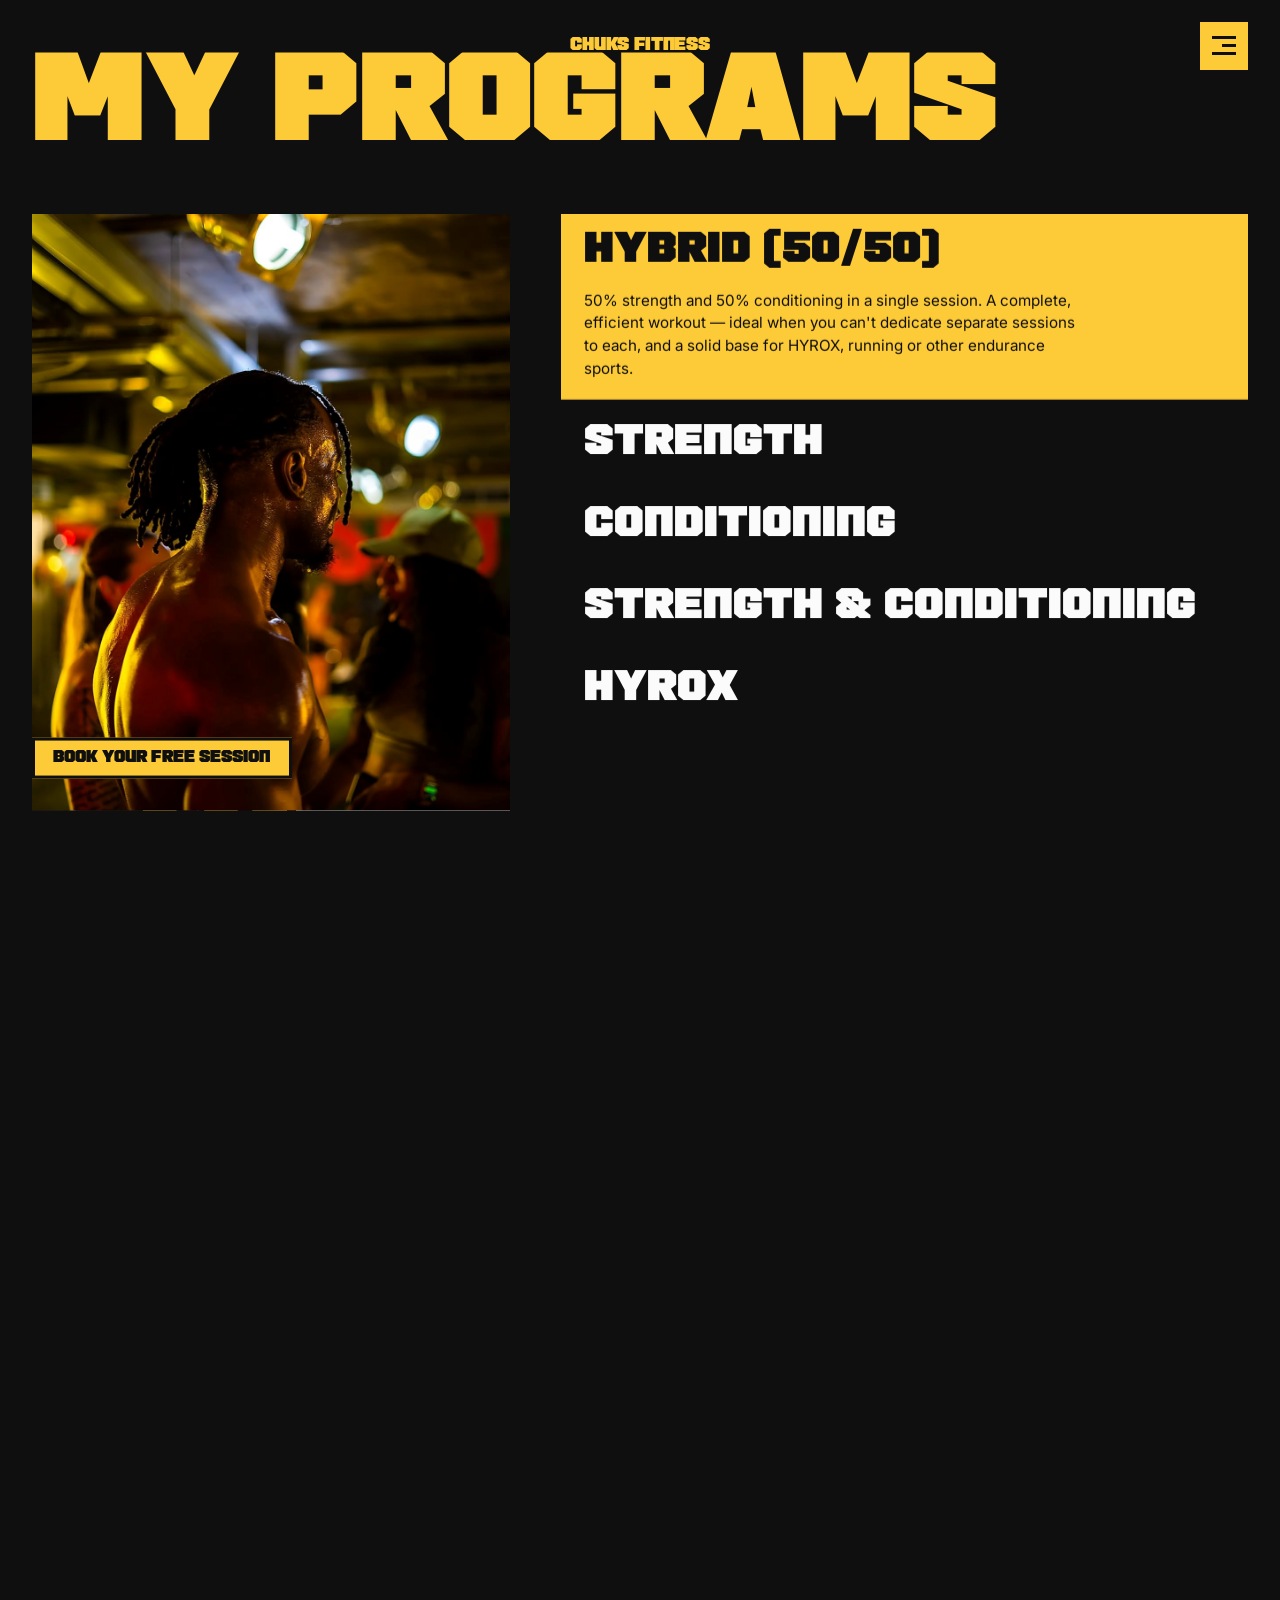
==== commit ff2adf7c: "Audit fixes + section reworks: testimonials, OG tags, tap targets; Inside-the-training image-wall wi" ====
--- a/index.html
+++ b/index.html
@@ -10,6 +10,10 @@
   <meta property="og:title" content="Chuks Fitness — Coaching that adapts to you" />
   <meta property="og:description" content="Coach-led training, online and in person. Programs built around your goals." />
   <meta property="og:type" content="website" />
+  <meta property="og:url" content="https://chuksfitness.site/" />
+  <meta property="og:image" content="https://chuksfitness.site/assets/img/hero.jpg" />
+  <meta name="twitter:card" content="summary_large_image" />
+  <meta name="twitter:image" content="https://chuksfitness.site/assets/img/hero.jpg" />
 
   <!-- Inter (body) -->
   <link rel="preconnect" href="https://fonts.googleapis.com" />
@@ -17,7 +21,6 @@
   <link href="https://fonts.googleapis.com/css2?family=Inter:wght@400;500;600;700&display=swap" rel="stylesheet" />
 
   <link rel="stylesheet" href="vendor/swiper/swiper-bundle.min.css" />
-  <link rel="stylesheet" href="vendor/lightgallery/lightgallery-bundle.css" />
   <link rel="stylesheet" href="css/styles.css" />
   <script>document.documentElement.classList.remove('no-js');</script>
 </head>
@@ -35,9 +38,6 @@
     <nav class="hd-group hd-left"></nav>
     <a href="#top" class="hd-logo">Chuks Fitness</a>
     <nav class="hd-group hd-right">
-      <a href="https://wa.me/447000000000" class="hd-wa" aria-label="Chat on WhatsApp" target="_blank" rel="noopener">
-        <svg viewBox="0 0 32 32" width="22" height="22" fill="currentColor" aria-hidden="true"><path d="M16 .4C7.4.4.5 7.3.5 15.9c0 2.8.7 5.5 2.1 7.9L.3 31.6l8-2.1c2.3 1.3 4.9 1.9 7.6 1.9 8.6 0 15.6-7 15.6-15.6S24.6.4 16 .4zm0 28.5c-2.4 0-4.7-.6-6.7-1.8l-.5-.3-4.8 1.3 1.3-4.6-.3-.5a12.7 12.7 0 0 1-2-6.8C2.9 8.7 8.8 2.9 16 2.9S29.1 8.7 29.1 15.9 23.2 28.9 16 28.9zm7.2-9.7c-.4-.2-2.3-1.1-2.7-1.3-.4-.1-.6-.2-.9.2-.3.4-1 1.3-1.2 1.5-.2.2-.4.3-.8.1-.4-.2-1.7-.6-3.2-2-1.2-1.1-2-2.4-2.2-2.8-.2-.4 0-.6.2-.8l.6-.7c.2-.3.3-.4.4-.7.1-.2 0-.5 0-.7-.1-.2-.9-2.1-1.2-2.9-.3-.7-.6-.6-.9-.7h-.7c-.2 0-.6.1-1 .5s-1.3 1.3-1.3 3.1 1.3 3.6 1.5 3.9c.2.2 2.6 4 6.3 5.6.9.4 1.6.6 2.1.8.9.3 1.7.2 2.3.1.7-.1 2.3-.9 2.6-1.9.3-.9.3-1.7.2-1.8-.1-.2-.3-.3-.7-.4z"/></svg>
-      </a>
       <button class="menu-toggle" aria-label="Open menu">
         <span></span><span></span><span></span>
       </button>
@@ -47,6 +47,7 @@
   <!-- ============== MENU OVERLAY ============== -->
   <div class="menu-overlay" aria-hidden="true">
     <nav>
+      <a href="#top" data-menu-link>Home</a>
       <a href="#programs" data-menu-link>Programs</a>
       <a href="booking.html" data-menu-link>Book a session</a>
       <a href="contact.html" data-menu-link>Contact</a>
@@ -177,7 +178,7 @@
               <div class="swiper-wrapper">
                 <div class="swiper-slide">
                   <div class="way-card">
-                    <img src="assets/programs/p3.jpg" alt="Online coaching" />
+                    <img src="assets/gallery/ways4.jpg" alt="Online coaching" />
                     <div class="way-card__body">
                       <h3>Online coaching</h3>
                       <p>A personalised program in your pocket, weekly check-ins and video feedback. Train on your schedule with a coach in your corner.</p>
@@ -186,7 +187,7 @@
                 </div>
                 <div class="swiper-slide">
                   <div class="way-card">
-                    <img src="assets/programs/p2.jpg" alt="1:1 in-person coaching" />
+                    <img src="assets/gallery/ways1.jpg" alt="1:1 in-person coaching" />
                     <div class="way-card__body">
                       <h3>1:1 in&#8209;person</h3>
                       <p>Hands-on coaching at the London studio. Every session planned, every lift corrected, every rep accountable.</p>
@@ -195,7 +196,7 @@
                 </div>
                 <div class="swiper-slide">
                   <div class="way-card">
-                    <img src="assets/programs/p4.jpg" alt="Hybrid coaching" />
+                    <img src="assets/gallery/ways2.jpg" alt="Hybrid coaching" />
                     <div class="way-card__body">
                       <h3>Hybrid</h3>
                       <p>In-person when you can, online programming when you can't. One plan, total consistency — no excuses, no gaps.</p>
@@ -204,7 +205,7 @@
                 </div>
                 <div class="swiper-slide">
                   <div class="way-card">
-                    <img src="assets/programs/p1.jpg" alt="Small group training" />
+                    <img src="assets/gallery/ways3.jpg" alt="Small group training" />
                     <div class="way-card__body">
                       <h3>Small group</h3>
                       <p>Train with a tight crew that lifts you up. Coached sessions, shared standards and a community that shows up.</p>
@@ -236,15 +237,19 @@
         </section>
 
         <!-- ============== INSIDE THE TRAINING (culture-style layout) ============== -->
-        <section class="inside section-pad" id="inside">
-          <div class="container">
-            <h2 class="h-sec" data-split>Inside the training</h2>
-            <div class="inside-grid" id="lightgallery">
+        <section class="inside" id="inside">
+          <div class="inside-wall">
+            <div class="inside-tiles">
+              <div class="tile"><img src="assets/gallery/inside1.jpg" alt="Inside the training" /></div>
+              <div class="tile"><img src="assets/programs/strength.jpg" alt="Inside the training" /></div>
+              <div class="tile"><img src="assets/gallery/inside3.jpg" alt="Inside the training" /></div>
+              <div class="tile"><img src="assets/programs/conditioning.jpg" alt="Inside the training" /></div>
+              <div class="tile"><img src="assets/gallery/inside2.jpg" alt="Inside the training" /></div>
+              <div class="tile"><img src="assets/programs/hyrox.jpg" alt="Inside the training" /></div>
+            </div>
+            <div class="inside-overlay">
+              <h2 class="h-sec" data-split>Inside the training</h2>
               <p class="inside-statement">This is what real training looks like — coaching that knows you, a room that pushes you, and people who show up. Honest work, no ego, real progress.</p>
-              <a class="inside-img i-a" href="assets/gallery/inside1.jpg" data-speed="1.05"><img src="assets/gallery/inside1.jpg" alt="Inside the training" /></a>
-              <a class="inside-img i-b" href="assets/gallery/inside2.jpg" data-speed="1.13"><img src="assets/gallery/inside2.jpg" alt="Inside the training" /></a>
-              <a class="inside-img i-c" href="assets/gallery/inside3.jpg" data-speed="0.9"><img src="assets/gallery/inside3.jpg" alt="Inside the training" /></a>
-              <a class="inside-img i-d" href="assets/gallery/inside4.jpg" data-speed="0.98"><img src="assets/gallery/inside4.jpg" alt="Inside the training" /></a>
               <a href="booking.html" class="inside-cta">Book your free session</a>
             </div>
           </div>
@@ -257,6 +262,37 @@
             <div class="ml-video"><video src="assets/video/mark.mp4" autoplay muted loop playsinline preload="auto"></video></div>
             <div class="ml-text ml-text--bot"><span>Own</span><span>the results</span></div>
             <a href="booking.html" class="ml-cta">Book your free session</a>
+            <button class="ml-sound" aria-label="Unmute video" aria-pressed="false">
+              <svg viewBox="0 0 24 24" width="22" height="22" fill="none" stroke="currentColor" stroke-width="2" stroke-linecap="round" stroke-linejoin="round">
+                <polygon points="4 9 4 15 8 15 13 19 13 5 8 9" fill="currentColor" stroke="none"/>
+                <g class="snd-on"><path d="M16 8.5a5 5 0 0 1 0 7"/><path d="M18.8 6a8 8 0 0 1 0 12"/></g>
+                <g class="snd-off"><line x1="17" y1="9.5" x2="22" y2="14.5"/><line x1="22" y1="9.5" x2="17" y2="14.5"/></g>
+              </svg>
+            </button>
+          </div>
+        </section>
+
+        <!-- ============== TESTIMONIALS ============== -->
+        <section class="testi section-pad" id="results">
+          <div class="container">
+            <h2 class="h-sec" data-split>Real results</h2>
+            <div class="testi-grid">
+              <figure class="testi-card" data-reveal>
+                <div class="testi-stars" aria-label="Rated 5 out of 5">★★★★★</div>
+                <blockquote>"Down 9kg in 12 weeks — and I finally understand how to train. Chuks builds the plan around your life, not the other way round."</blockquote>
+                <figcaption><span class="t-name">Aisha O.</span><span class="t-meta">Online coaching · 12 weeks</span></figcaption>
+              </figure>
+              <figure class="testi-card" data-reveal>
+                <div class="testi-stars" aria-label="Rated 5 out of 5">★★★★★</div>
+                <blockquote>"First coach who actually corrects every lift. My deadlift is up 40kg and nothing hurts anymore. Worth every single session."</blockquote>
+                <figcaption><span class="t-name">Marcus T.</span><span class="t-meta">1:1 in-person · London</span></figcaption>
+              </figure>
+              <figure class="testi-card" data-reveal>
+                <div class="testi-stars" aria-label="Rated 5 out of 5">★★★★★</div>
+                <blockquote>"The weekly check-ins kept me honest when life got busy. Strongest and leanest I've been at 38 — no fads, just the work."</blockquote>
+                <figcaption><span class="t-name">Dani R.</span><span class="t-meta">Hybrid · 6 months</span></figcaption>
+              </figure>
+            </div>
           </div>
         </section>
 
@@ -342,7 +378,7 @@
           <div class="footer-logo">Chuks</div>
           <div class="footer-bottom">
             <span>© 2026 Chuks Fitness — Online &amp; in-person coaching</span>
-            <span>Made with <span class="text-brand">♥</span> for the work</span>
+            <a href="https://www.bridgewayaibootcamp.com" target="_blank" rel="noopener" class="credit-wiggle">Designed by Bridgeway&nbsp;AI&nbsp;Bootcamp</a>
           </div>
         </div>
       </footer>
@@ -356,9 +392,6 @@
   <script src="vendor/gsap/ScrollSmoother.min.js"></script>
   <script src="vendor/gsap/SplitText.min.js"></script>
   <script src="vendor/swiper/swiper-bundle.min.js"></script>
-  <script src="vendor/lightgallery/lightgallery.umd.js"></script>
-  <script src="vendor/lightgallery/plugins/lg-zoom.umd.js"></script>
-  <script src="vendor/lightgallery/plugins/lg-thumbnail.umd.js"></script>
   <script src="js/main.js"></script>
 </body>
 </html>
--- a/css/styles.css
+++ b/css/styles.css
@@ -147,7 +147,7 @@
   font-size: clamp(1rem, 1.25vw, 1.35rem); letter-spacing: 0.005em; color: var(--brand-500);
 }
 .hd-lang { cursor: default; }
-.hd-wa { color: var(--brand-500); display: flex; transition: transform 0.3s var(--ease); }
+.hd-wa { color: var(--brand-500); display: flex; align-items: center; justify-content: center; width: 44px; height: 44px; transition: transform 0.3s var(--ease); }
 .hd-wa:hover { transform: scale(1.12); }
 .menu-toggle { display: flex; flex-direction: column; justify-content: center; align-items: flex-end; gap: 5px; width: 48px; height: 48px; padding: 0 12px; background: var(--brand-500); color: var(--gray-950); transition: transform 0.3s var(--ease); }
 .menu-toggle span { height: 3px; width: 100%; background: currentColor; transition: transform 0.4s var(--ease), opacity 0.3s, width 0.3s var(--ease); }
@@ -309,8 +309,8 @@
 .prog-item__thumb { display: none; }
 @media (max-width: 1023px) {
   .programs__media { display: none; }
-  .prog-item__thumb { display: block; aspect-ratio: 16/10; overflow: hidden; border-radius: 0; margin: 0 clamp(1rem,1.8vw,1.5rem) clamp(1rem,1.5vw,1.35rem); }
-  .prog-item__thumb img { width: 100%; height: 100%; object-fit: cover; }
+  .prog-item__thumb { display: block; aspect-ratio: 3/4; overflow: hidden; border-radius: 0; margin: 0 clamp(1rem,1.8vw,1.5rem) clamp(1rem,1.5vw,1.35rem); }
+  .prog-item__thumb img { width: 100%; height: 100%; object-fit: cover; object-position: center 30%; }
 }
 
 /* ===========================================================
@@ -329,7 +329,7 @@
 .marquee__item .sep { color: var(--brand-500); margin-left: clamp(1.5rem,3vw,3rem); }
 
 .ways-swiper { overflow: visible; }
-.way-card { position: relative; overflow: hidden; border-radius: 6px; aspect-ratio: 3/4; display: flex; align-items: flex-end; }
+.way-card { position: relative; overflow: hidden; border-radius: 0; border: 3px solid var(--brand-500); aspect-ratio: 3/4; display: flex; align-items: flex-end; }
 .way-card img { position: absolute; inset: 0; width: 100%; height: 100%; object-fit: cover; transition: transform 0.7s var(--ease); }
 .way-card:hover img { transform: scale(1.06); }
 .way-card::after { content: ""; position: absolute; inset: 0; background: linear-gradient(180deg, rgba(0,0,0,0) 35%, rgba(0,0,0,0.8) 100%); }
@@ -357,33 +357,19 @@
 /* ===========================================================
    GALLERY — "Inside the training"
    =========================================================== */
-.inside .h-sec { color: var(--brand-500); margin-bottom: clamp(1.5rem, 3vw, 2.5rem); }
-.inside-statement {
-  position: relative; z-index: 2;
-  font-family: var(--font-display); text-transform: uppercase; color: var(--brand-500);
-  line-height: 1.04; letter-spacing: -0.005em;
-  font-size: clamp(1.4rem, 3.2vw, 2.9rem); max-width: 30ch; margin-bottom: 1.5rem;
-}
-.inside-grid { position: relative; display: grid; gap: clamp(0.9rem, 2vw, 1.6rem); }
-@media (min-width: 768px) {
-  .inside-grid { grid-template-columns: repeat(12, 1fr); align-items: start; column-gap: clamp(0.9rem,2vw,1.6rem); row-gap: clamp(0.9rem,2vw,1.6rem); }
-  .inside-statement { grid-column: 4 / 13; grid-row: 1; margin-bottom: 0; }
-  .i-a { grid-column: 1 / 4; grid-row: 1 / 4; align-self: stretch; aspect-ratio: auto; }
-  .i-b { grid-column: 4 / 7; grid-row: 2; }
-  .i-c { grid-column: 7 / 10; grid-row: 2; }
-  .i-d { grid-column: 10 / 13; grid-row: 2; }
-  .inside-cta { grid-column: 4 / 13; grid-row: 3; }
-}
-.inside-img { display: block; overflow: hidden; position: relative; z-index: 1; aspect-ratio: 3 / 4; border: 3px solid var(--brand-500); }
-.inside-img img { width: 100%; height: 100%; object-fit: cover; transition: transform 0.7s var(--ease); }
-.inside-img:hover img { transform: scale(1.04); }
-.inside-cta {
-  justify-self: center; align-self: center; text-align: center; white-space: nowrap;
-  font-family: var(--font-display); text-transform: uppercase; line-height: 1;
-  font-size: clamp(0.85rem, 1.4vw, 1.4rem); color: var(--gray-950);
-  background: var(--brand-500); border: 3px solid var(--gray-950);
-  padding: 0.7em 1.3em; transition: background 0.35s var(--ease), color 0.35s var(--ease);
-}
+.inside { position: relative; background: var(--bg); }
+.inside-wall { position: relative; }
+.inside-tiles { column-count: 2; column-gap: 6px; }
+@media (min-width: 760px) { .inside-tiles { column-count: 3; column-gap: 8px; } }
+.inside-tiles .tile { break-inside: avoid; margin-bottom: 6px; overflow: hidden; }
+@media (min-width: 760px) { .inside-tiles .tile { margin-bottom: 8px; } }
+.inside-tiles .tile img { width: 100%; height: auto; display: block; transition: transform 0.8s var(--ease); }
+.inside-tiles .tile:hover img { transform: scale(1.05); }
+.inside-overlay { position: absolute; inset: 0; z-index: 3; display: flex; flex-direction: column; align-items: center; justify-content: center; text-align: center; gap: clamp(1rem, 2.5vw, 1.6rem); padding: clamp(1.5rem, 5vw, 3rem); pointer-events: none; }
+.inside-overlay::before { content: ""; position: absolute; inset: 0; z-index: -1; background: radial-gradient(ellipse 85% 62% at 50% 50%, rgba(0,0,0,0.86), rgba(0,0,0,0.55) 45%, rgba(0,0,0,0.12) 100%); }
+.inside-overlay .h-sec { color: var(--brand-500); }
+.inside-statement { font-family: var(--font-display); text-transform: uppercase; color: var(--paper); line-height: 1.06; letter-spacing: -0.005em; font-size: clamp(1.05rem, 2vw, 1.7rem); max-width: 30ch; }
+.inside-cta { pointer-events: auto; font-family: var(--font-display); text-transform: uppercase; line-height: 1; font-size: clamp(0.85rem, 1.4vw, 1.4rem); color: var(--gray-950); background: var(--brand-500); border: 3px solid var(--gray-950); padding: 0.7em 1.3em; transition: background 0.35s var(--ease), color 0.35s var(--ease); }
 .inside-cta:hover { background: var(--gray-950); color: var(--brand-500); }
 
 /* ===========================================================
@@ -424,7 +410,7 @@
 .footer-logo { font-family: var(--font-display); text-transform: uppercase; line-height: 0.82; font-size: clamp(3rem, 16vw, 13rem); color: var(--brand-500); letter-spacing: -0.01em; }
 .footer-grid { display: grid; grid-template-columns: 2fr 1fr 1fr; gap: 2rem; margin-bottom: 3rem; }
 .footer-col h4 { font-size: 0.72rem; letter-spacing: 0.16em; text-transform: uppercase; color: var(--gray-500); margin-bottom: 1rem; }
-.footer-col a { display: block; padding-block: 0.3rem; color: var(--paper); text-transform: uppercase; font-size: 0.95rem; }
+.footer-col a { display: block; padding-block: 0.5rem; color: var(--paper); text-transform: uppercase; font-size: 0.95rem; }
 .footer-col a:hover { color: var(--brand-500); }
 .footer-bottom { display: flex; flex-wrap: wrap; justify-content: space-between; gap: 1rem; padding-top: 1.5rem; border-top: 1px solid #242424; font-size: 0.78rem; letter-spacing: 0.06em; text-transform: uppercase; color: var(--gray-500); }
 @media (max-width: 720px) { .footer-grid { grid-template-columns: 1fr 1fr; } }
@@ -466,6 +452,31 @@
 ::-webkit-scrollbar-thumb { background: var(--brand-500); border: 3px solid #0f0f0f; border-radius: 0; }
 ::-webkit-scrollbar-thumb:hover { background: #ffd84d; }
 
+/* footer credit */
+.credit-wiggle { color: var(--gray-500); display: inline-block; transition: color 0.3s var(--ease); }
+.credit-wiggle:hover { color: var(--brand-500); animation: credit-wiggle 0.45s ease-in-out; }
+@keyframes credit-wiggle { 0%,100%{transform:rotate(0)} 20%{transform:rotate(-3deg)} 50%{transform:rotate(3deg)} 80%{transform:rotate(-2deg)} }
+
+/* markline sound toggle */
+.ml-sound { position: absolute; z-index: 4; right: clamp(1rem, 4vw, 2.5rem); top: clamp(1.2rem, 5vh, 3rem); width: 50px; height: 50px; border-radius: 50%; background: rgba(15,15,15,0.55); color: var(--brand-500); display: grid; place-items: center; backdrop-filter: blur(4px); transition: transform 0.3s var(--ease), background 0.3s var(--ease), color 0.3s var(--ease); }
+.ml-sound:hover { transform: scale(1.1); background: var(--brand-500); color: var(--gray-950); }
+.ml-sound .snd-on { display: none; }
+.ml-sound.is-on .snd-off { display: none; }
+.ml-sound.is-on .snd-on { display: block; }
+
+/* ===========================================================
+   TESTIMONIALS — social proof
+   =========================================================== */
+.testi .h-sec { color: var(--brand-500); margin-bottom: clamp(1.5rem, 4vw, 3rem); }
+.testi-grid { display: grid; gap: clamp(1rem, 2vw, 1.5rem); }
+@media (min-width: 768px) { .testi-grid { grid-template-columns: repeat(3, 1fr); } }
+.testi-card { background: #141414; border: 1px solid rgba(255,255,255,0.1); padding: clamp(1.4rem, 2.5vw, 2rem); display: flex; flex-direction: column; gap: 1rem; }
+.testi-stars { color: var(--brand-500); letter-spacing: 3px; font-size: 0.95rem; }
+.testi-card blockquote { margin: 0; font-size: clamp(1rem, 1.25vw, 1.2rem); line-height: 1.5; color: var(--paper); }
+.testi-card figcaption { margin-top: auto; display: flex; flex-direction: column; gap: 0.25rem; }
+.t-name { font-family: var(--font-display); text-transform: uppercase; font-size: 1.1rem; line-height: 1; color: var(--brand-500); }
+.t-meta { font-size: 0.74rem; letter-spacing: 0.08em; text-transform: uppercase; color: var(--gray-500); }
+
 @media (prefers-reduced-motion: reduce) {
   * { scroll-behavior: auto !important; }
 }
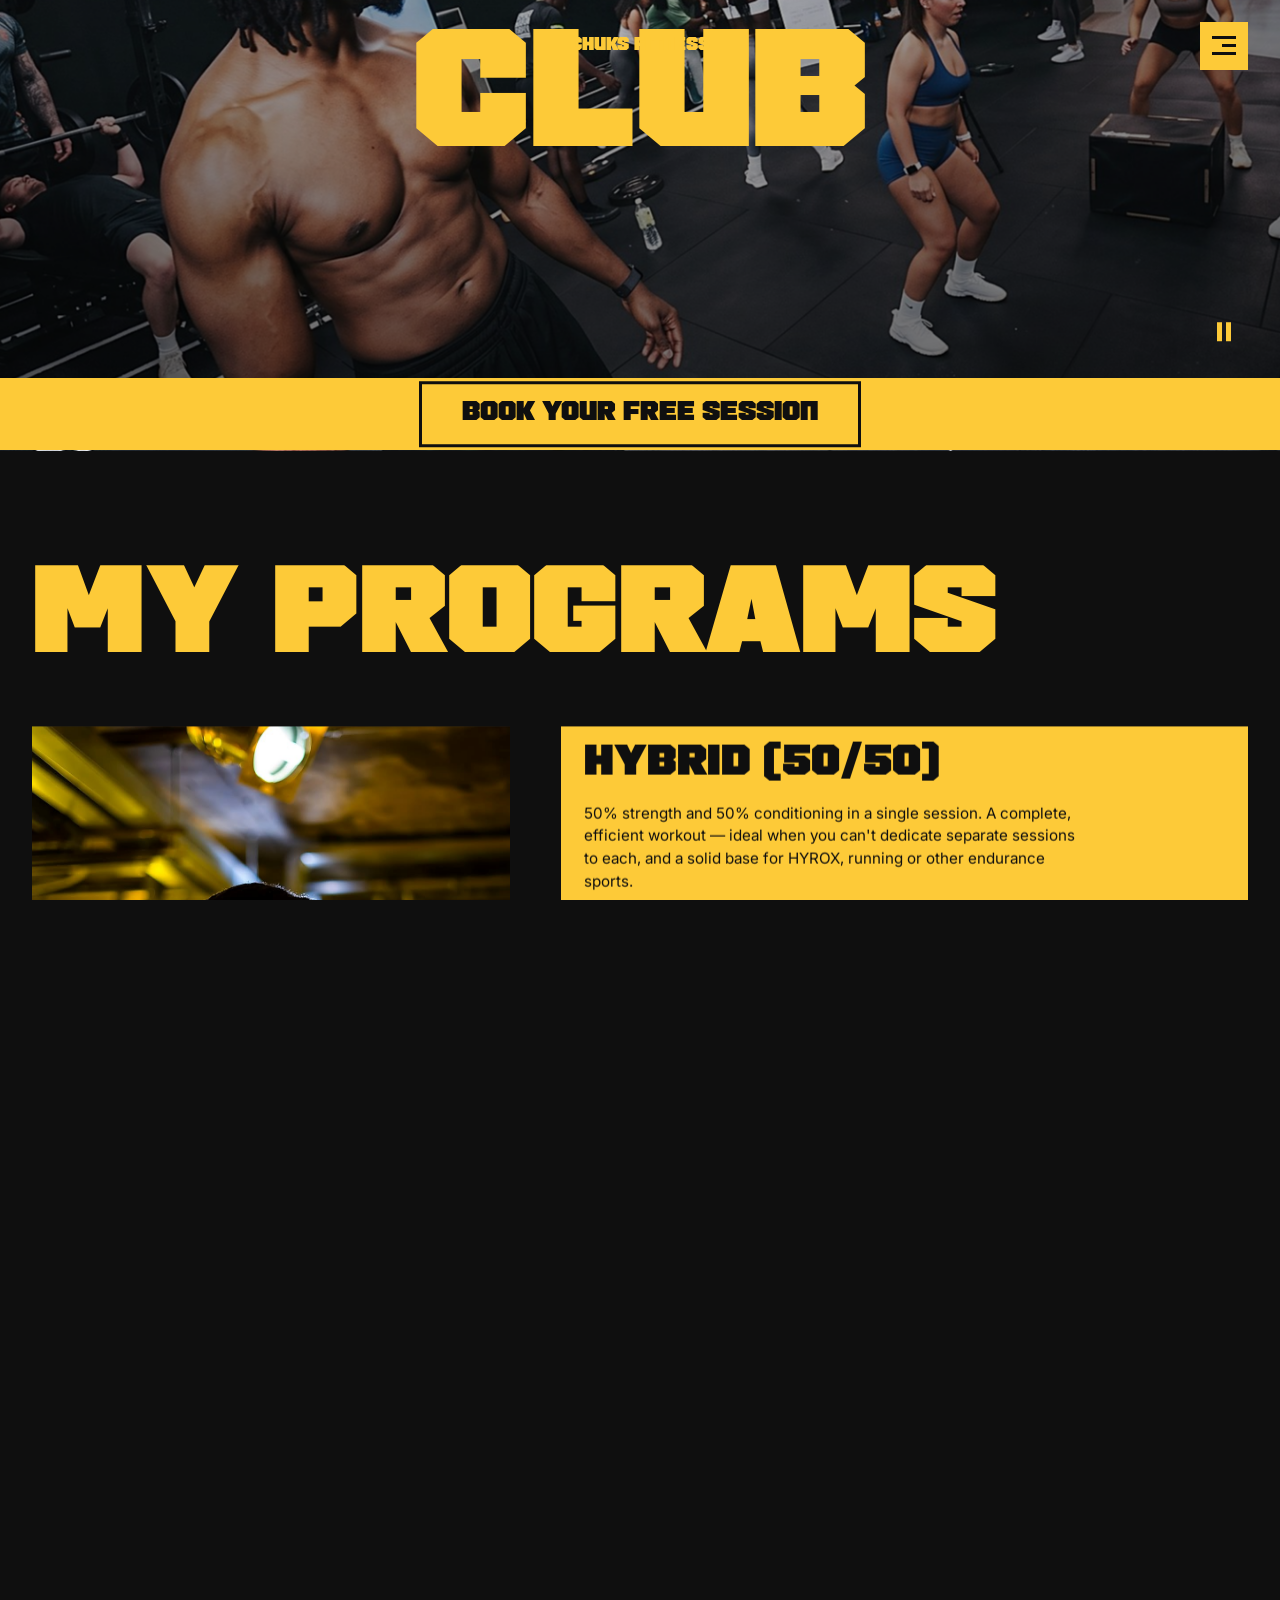
==== commit 02c00af3: "Inside the training: replace repeated program images with 4 new unique photos (7-tile wall) Co-Autho" ====
--- a/index.html
+++ b/index.html
@@ -241,11 +241,12 @@
           <div class="inside-wall">
             <div class="inside-tiles">
               <div class="tile"><img src="assets/gallery/inside1.jpg" alt="Inside the training" /></div>
-              <div class="tile"><img src="assets/programs/strength.jpg" alt="Inside the training" /></div>
+              <div class="tile"><img src="assets/gallery/inside4.jpg" alt="Inside the training" /></div>
               <div class="tile"><img src="assets/gallery/inside3.jpg" alt="Inside the training" /></div>
-              <div class="tile"><img src="assets/programs/conditioning.jpg" alt="Inside the training" /></div>
+              <div class="tile"><img src="assets/gallery/inside5.jpg" alt="Inside the training" /></div>
               <div class="tile"><img src="assets/gallery/inside2.jpg" alt="Inside the training" /></div>
-              <div class="tile"><img src="assets/programs/hyrox.jpg" alt="Inside the training" /></div>
+              <div class="tile"><img src="assets/gallery/inside6.jpg" alt="Inside the training" /></div>
+              <div class="tile"><img src="assets/gallery/inside7.jpg" alt="Inside the training" /></div>
             </div>
             <div class="inside-overlay">
               <h2 class="h-sec" data-split>Inside the training</h2>
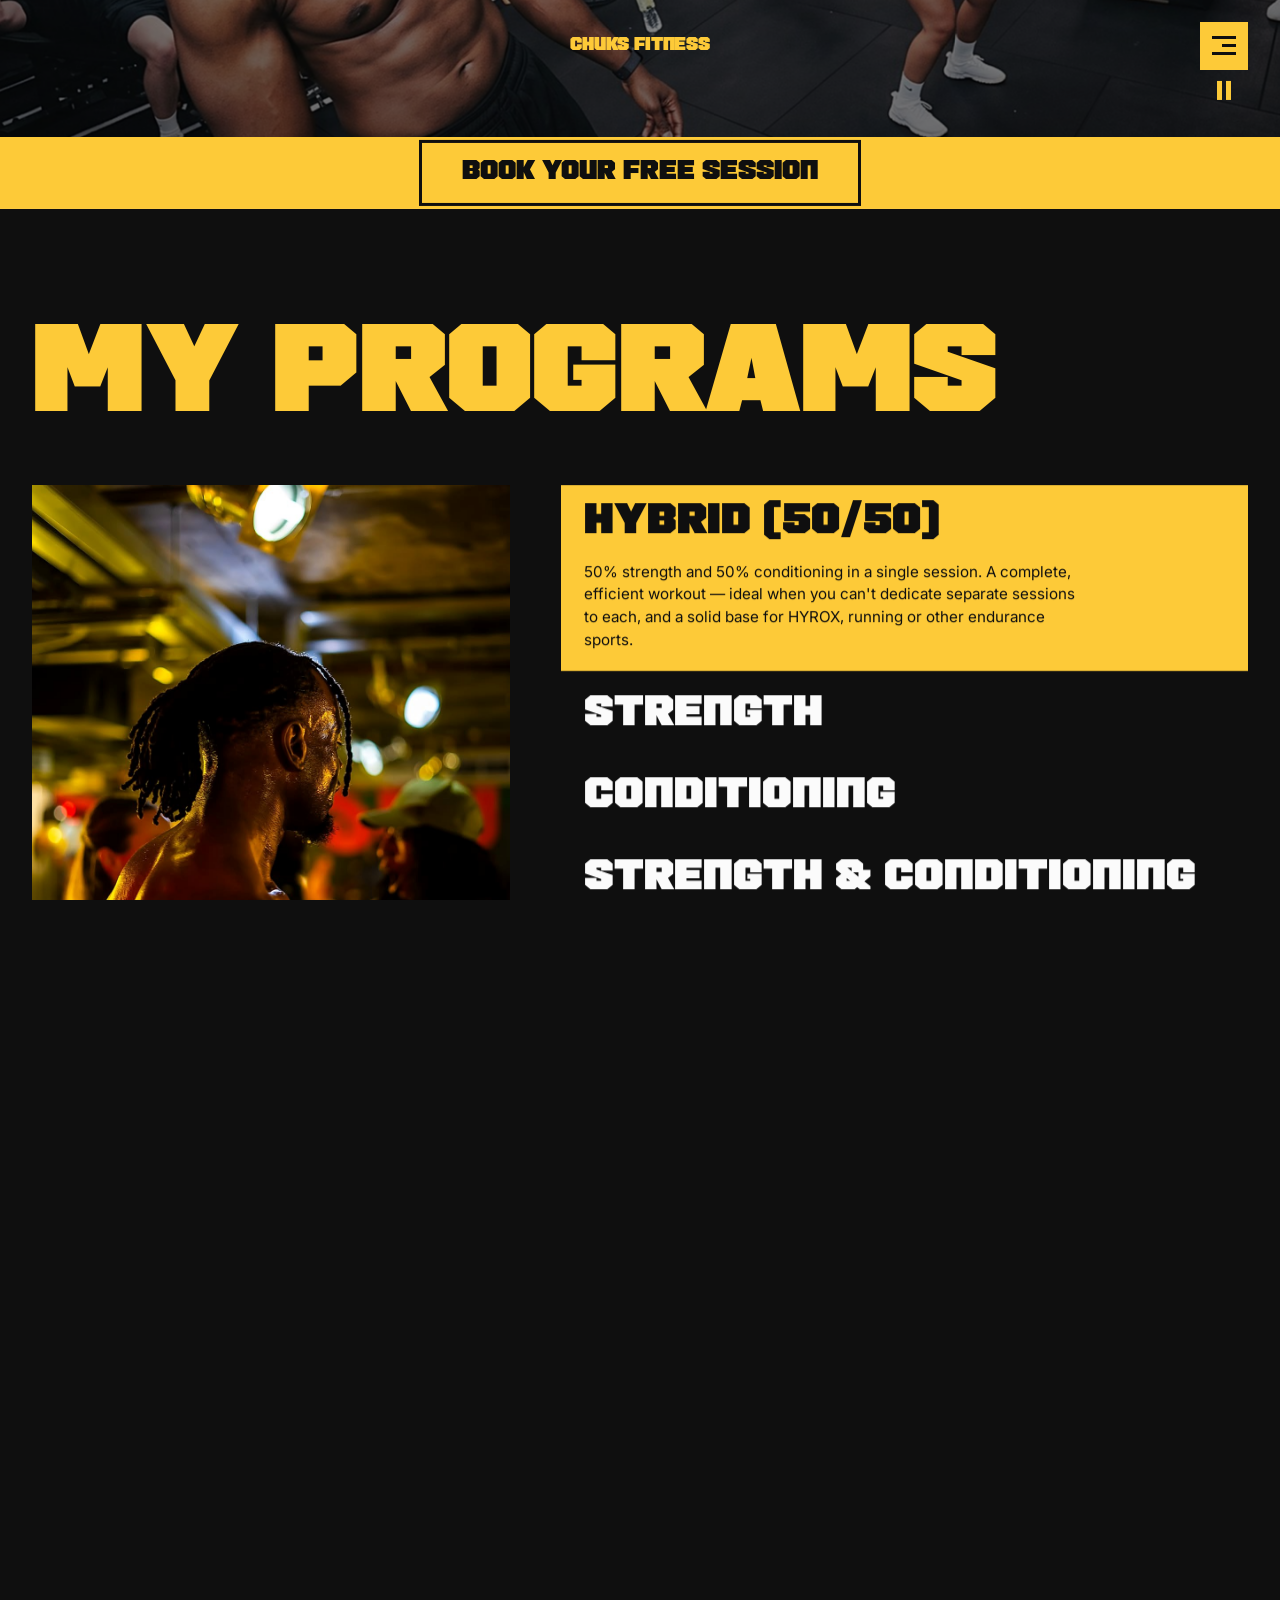
==== commit 4e2c2a08: "Inside the training: remove group-photo tile (6 unique tiles) Co-Authored-By: Claude Opus 4.8 (1M co" ====
--- a/index.html
+++ b/index.html
@@ -245,7 +245,6 @@
               <div class="tile"><img src="assets/gallery/inside3.jpg" alt="Inside the training" /></div>
               <div class="tile"><img src="assets/gallery/inside5.jpg" alt="Inside the training" /></div>
               <div class="tile"><img src="assets/gallery/inside2.jpg" alt="Inside the training" /></div>
-              <div class="tile"><img src="assets/gallery/inside6.jpg" alt="Inside the training" /></div>
               <div class="tile"><img src="assets/gallery/inside7.jpg" alt="Inside the training" /></div>
             </div>
             <div class="inside-overlay">
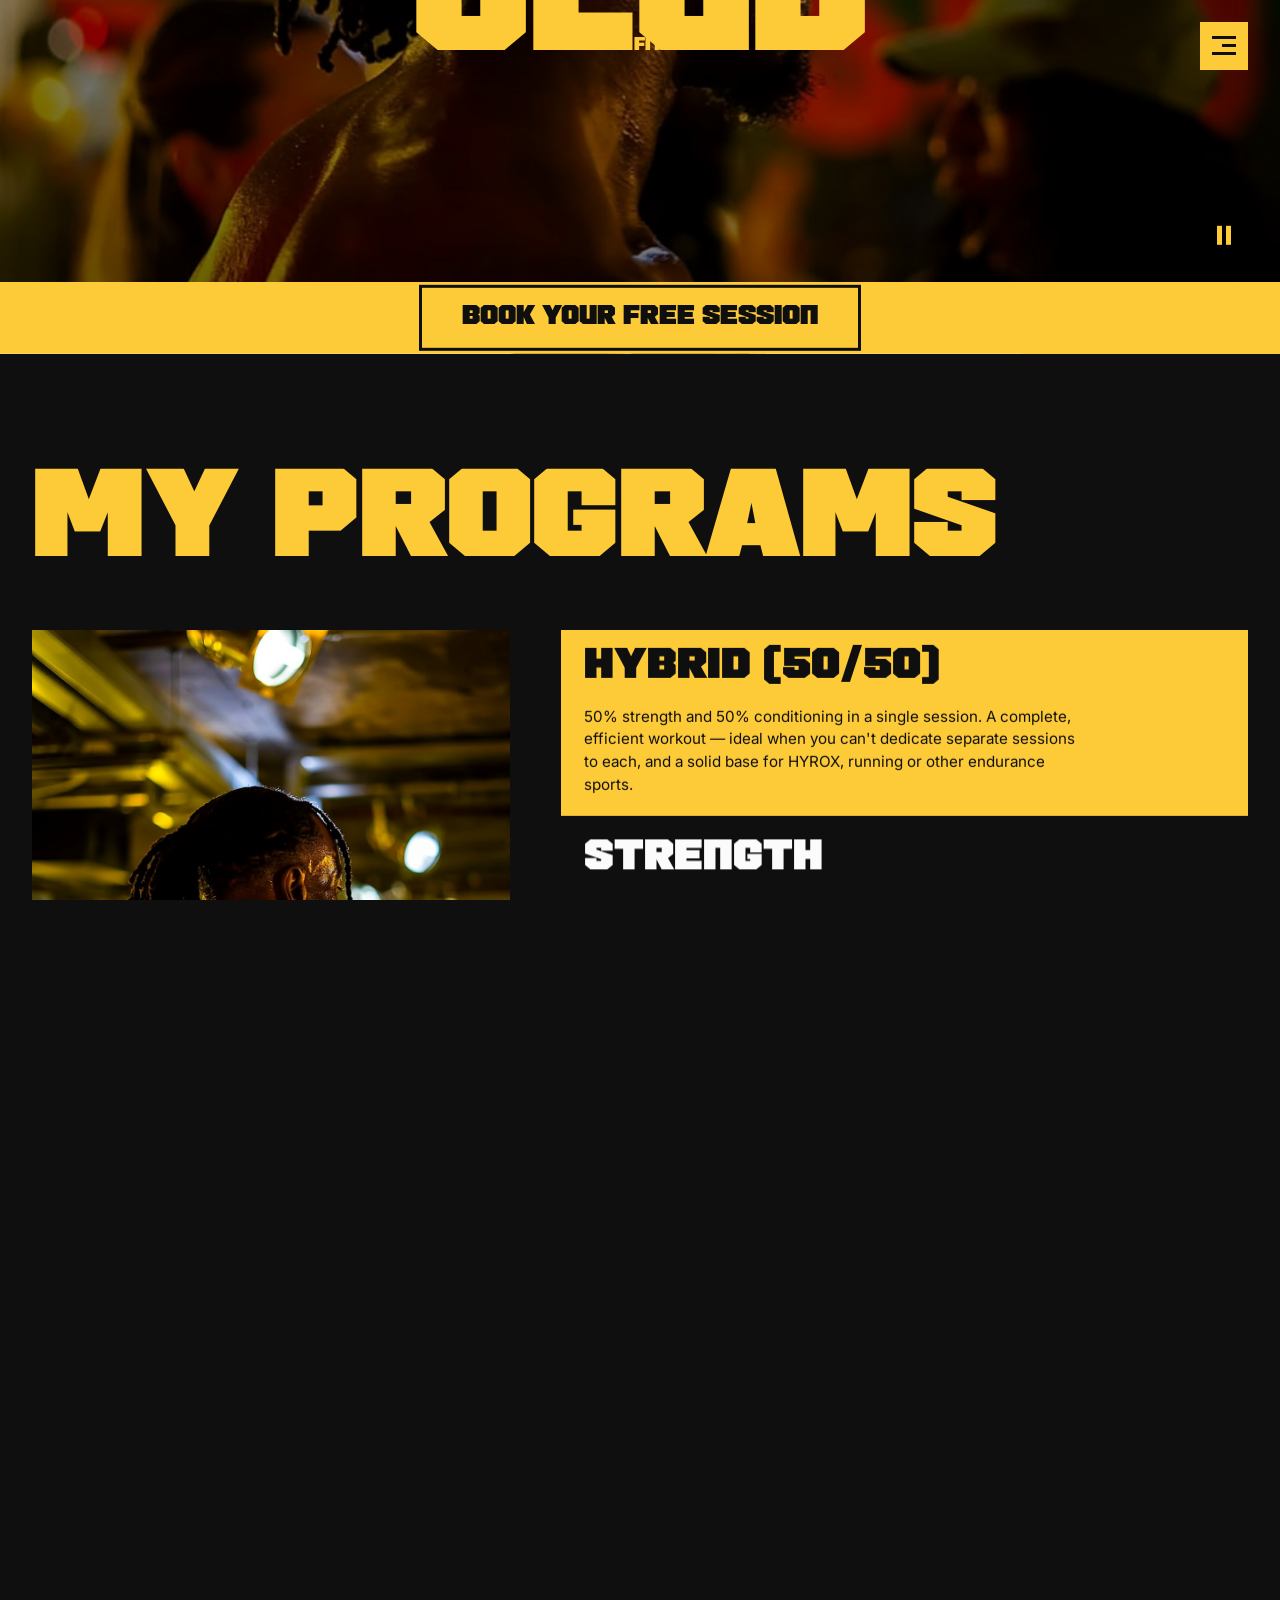
==== commit beee9dda: "Mobile: swap hero and Hybrid 50/50 images (desktop unchanged) Co-Authored-By: Claude Opus 4.8 (1M co" ====
--- a/index.html
+++ b/index.html
@@ -69,7 +69,10 @@
         <!-- ============== HERO ============== -->
         <section class="hero" id="hero">
           <div class="hero__media" data-speed="0.9">
-            <img src="assets/img/hero.jpg" alt="Athlete in the gym" />
+            <picture>
+              <source media="(max-width: 1023px)" srcset="assets/programs/hybrid.jpg" />
+              <img src="assets/img/hero.jpg" alt="Athlete in the gym" />
+            </picture>
           </div>
 
           <h1 class="hero-title">
@@ -121,7 +124,7 @@
                   <button class="prog-item__title">Hybrid (50/50)</button>
                   <div class="prog-item__body"><div>
                     <p>50% strength and 50% conditioning in a single session. A complete, efficient workout — ideal when you can't dedicate separate sessions to each, and a solid base for HYROX, running or other endurance sports.</p>
-                    <div class="prog-item__thumb"><img src="assets/programs/hybrid.jpg" alt="Hybrid training" /></div>
+                    <div class="prog-item__thumb"><img src="assets/img/hero.jpg" alt="Hybrid training" /></div>
                   </div></div>
                 </li>
                 <li class="prog-item" data-prog="1">
